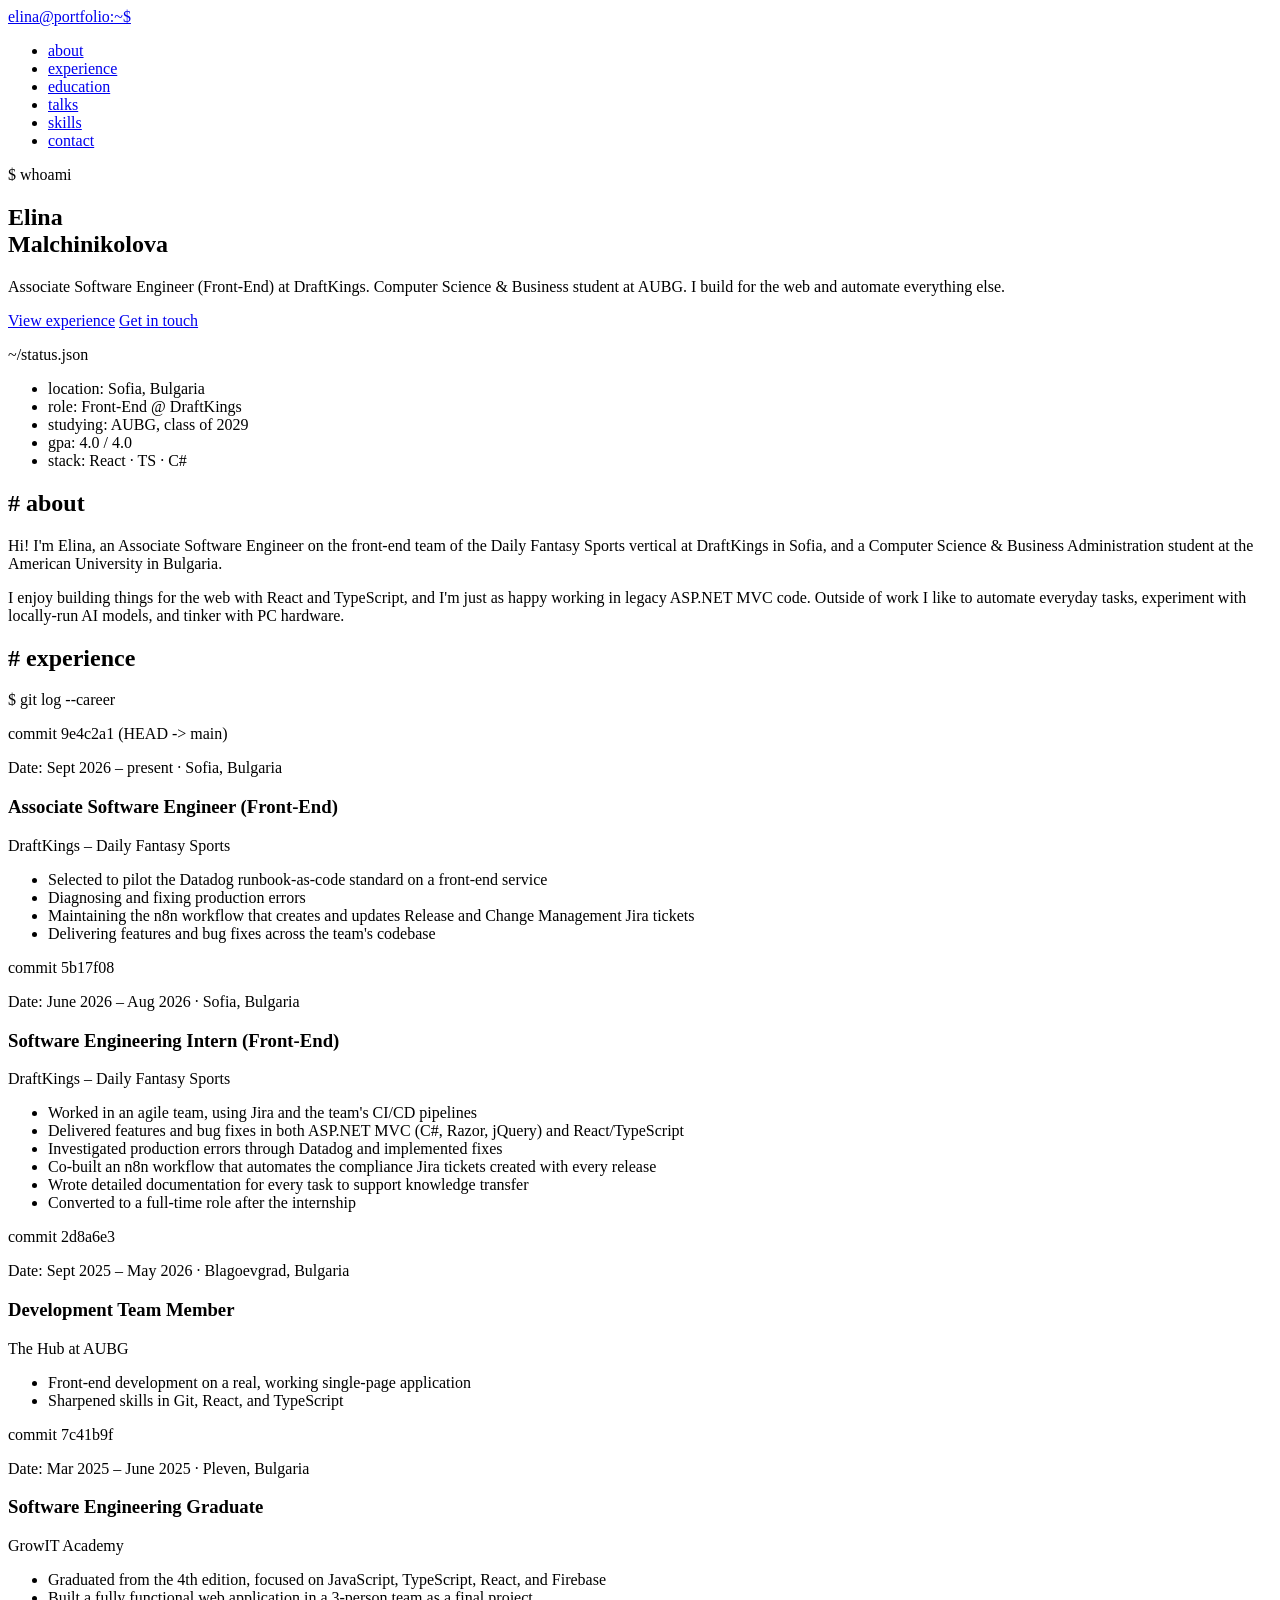
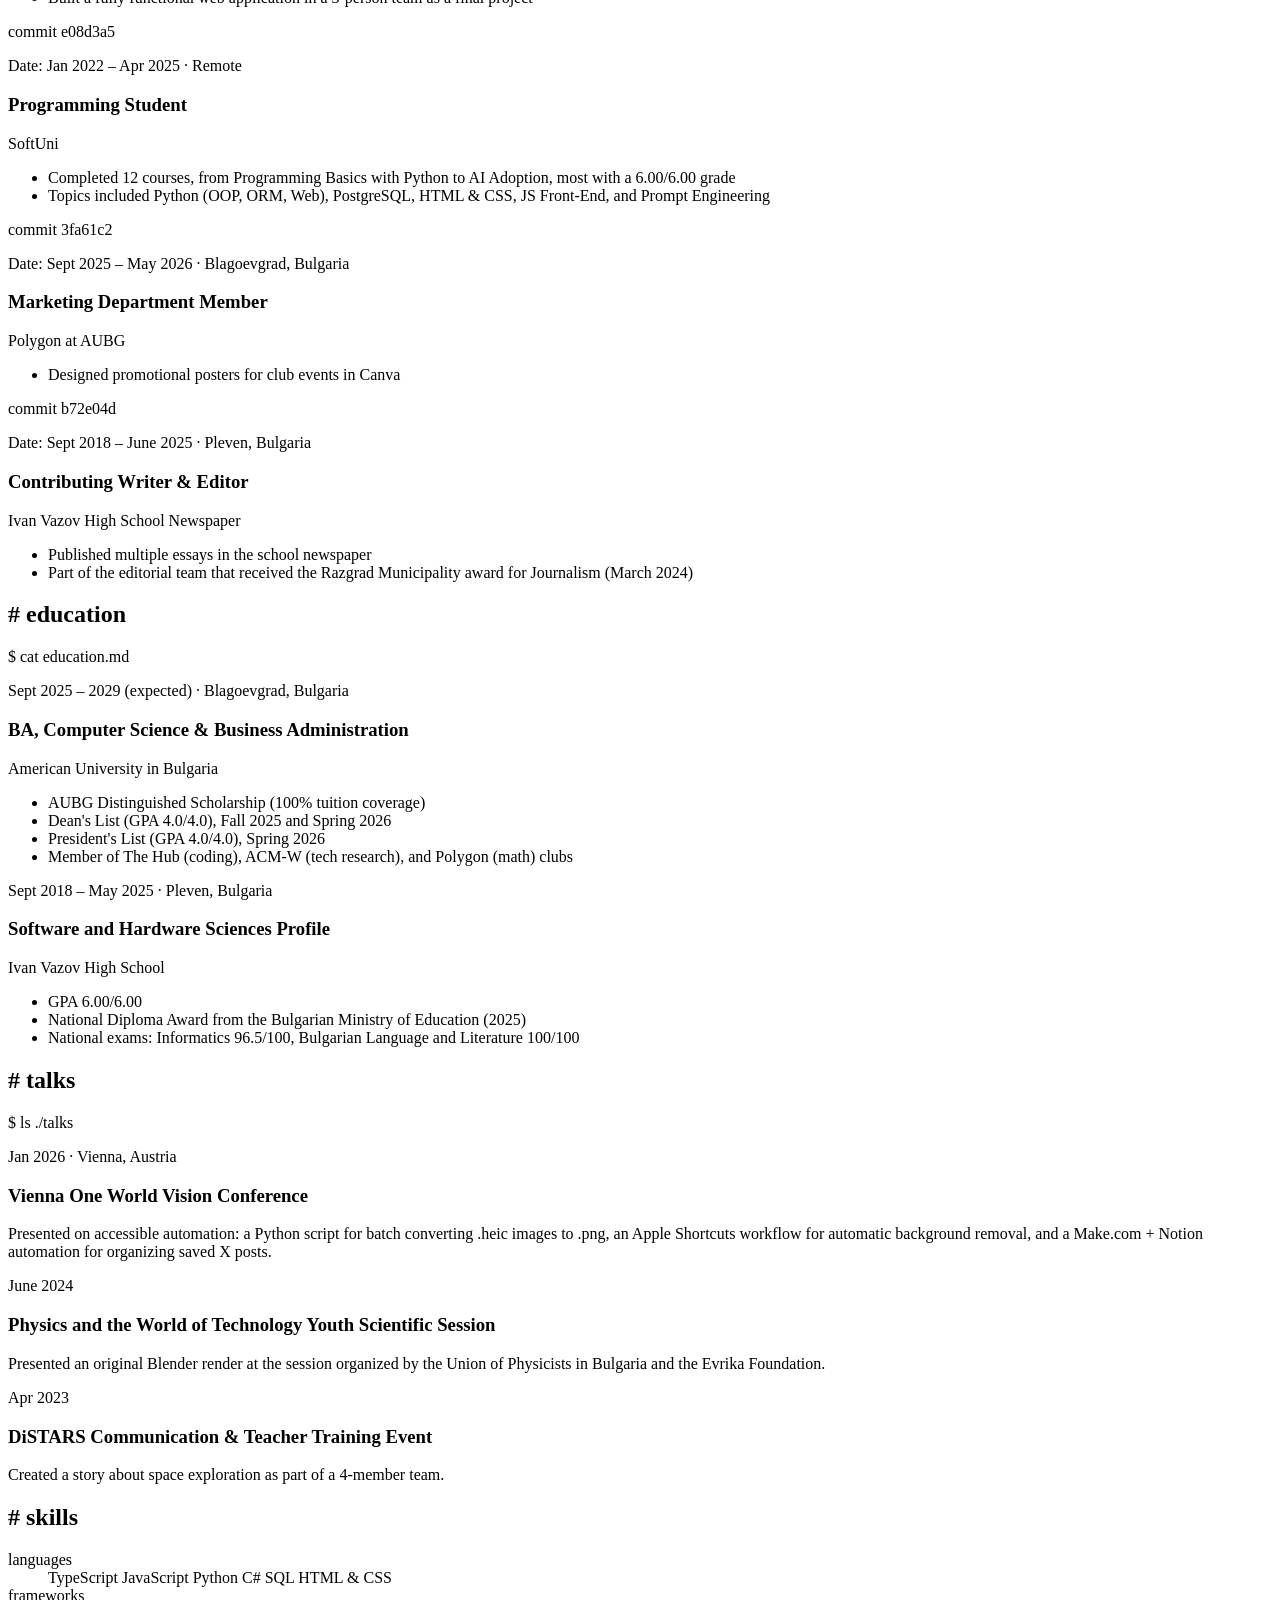
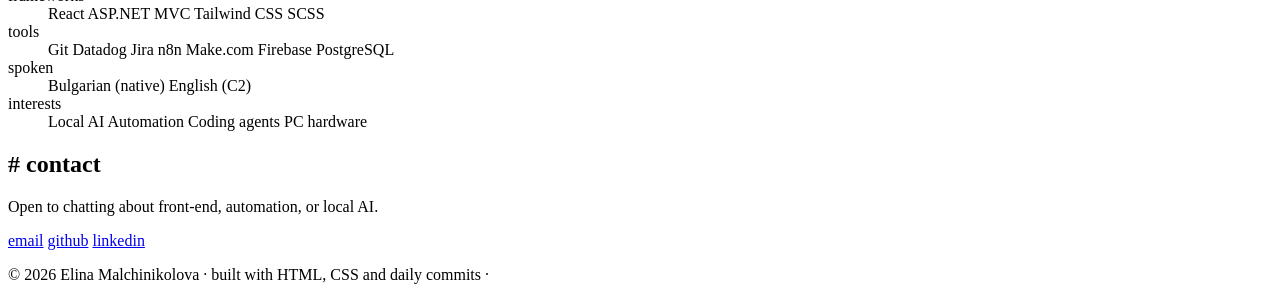
==== index.html @ bb0b91a5 "Changed HTML structure and added CSS-friendly scaffolding (classes, ids)" ====
<!DOCTYPE html>
<html lang="en">
<head>
  <meta charset="UTF-8">
  <meta name="viewport" content="width=device-width, initial-scale=1.0">
  <meta name="description" content="Portfolio of Elina Malchinikolova — Associate Software Engineer (Front-End) and Computer Science student at AUBG.">
  <title>Elina Malchinikolova | Portfolio</title>
  <link rel="preconnect" href="https://fonts.googleapis.com">
  <link rel="preconnect" href="https://fonts.gstatic.com" crossorigin>
  <link href="https://fonts.googleapis.com/css2?family=JetBrains+Mono:wght@400;600;700&family=Inter:wght@400;500;600&display=swap" rel="stylesheet">
  <link rel="stylesheet" href="style.css">
</head>
<body>

  <header id="top" class="site-header">
    <nav class="nav">
      <a href="#top" class="logo">elina<span class="accent">@</span>portfolio:~$</a>
      <ul class="nav-links">
        <li><a href="#about">about</a></li>
        <li><a href="#experience">experience</a></li>
        <li><a href="#education">education</a></li>
        <li><a href="#talks">talks</a></li>
        <li><a href="#skills">skills</a></li>
        <li><a href="#contact">contact</a></li>
      </ul>
    </nav>
  </header>

  <main class="container">

    <section class="hero">
      <div class="hero-text">
        <p class="prompt">$ whoami</p>
        <h1 class="hero-title">Elina<br>Malchinikolova</h1>
        <p class="hero-subtitle">
          Associate Software Engineer (Front-End) at DraftKings. Computer Science &amp;
          Business student at AUBG. I build for the web and automate everything else.
        </p>
        <div class="hero-actions">
          <a href="#experience" class="btn btn-primary">View experience</a>
          <a href="#contact" class="btn btn-secondary">Get in touch</a>
        </div>
      </div>

      <aside class="status-card" aria-label="Quick facts">
        <p class="status-file">~/status.json</p>
        <ul class="status-list">
          <li><span class="status-key">location</span>: Sofia, Bulgaria</li>
          <li><span class="status-key">role</span>: Front-End @ DraftKings</li>
          <li><span class="status-key">studying</span>: AUBG, class of 2029</li>
          <li><span class="status-key">gpa</span>: 4.0 / 4.0</li>
          <li><span class="status-key">stack</span>: React · TS · C#</li>
        </ul>
      </aside>
    </section>

    <section id="about" class="section">
      <h2 class="section-title"><span class="accent" aria-hidden="true">#</span> about</h2>
      <div class="about-text">
        <p>
          Hi! I'm Elina, an Associate Software Engineer on the front-end team of the
          Daily Fantasy Sports vertical at DraftKings in Sofia, and a Computer Science
          &amp; Business Administration student at the American University in Bulgaria.
        </p>
        <p>
          I enjoy building things for the web with React and TypeScript, and I'm just as
          happy working in legacy ASP.NET MVC code. Outside of work I like to automate
          everyday tasks, experiment with locally-run AI models, and tinker with PC hardware.
        </p>
      </div>
    </section>

    <section id="experience" class="section">
      <h2 class="section-title"><span class="accent" aria-hidden="true">#</span> experience</h2>
      <p class="section-command">$ git log --career</p>

      <div class="entry-list">
        <article class="entry">
          <p class="entry-commit">commit 9e4c2a1 <span class="accent">(HEAD -&gt; main)</span></p>
          <p class="entry-date">Date: Sept 2026 – present · Sofia, Bulgaria</p>
          <h3 class="entry-title">Associate Software Engineer (Front-End)</h3>
          <p class="entry-org">DraftKings – Daily Fantasy Sports</p>
          <ul class="entry-points">
            <li>Selected to pilot the Datadog runbook-as-code standard on a front-end service</li>
            <li>Diagnosing and fixing production errors</li>
            <li>Maintaining the n8n workflow that creates and updates Release and Change Management Jira tickets</li>
            <li>Delivering features and bug fixes across the team's codebase</li>
          </ul>
        </article>

        <article class="entry">
          <p class="entry-commit">commit 5b17f08</p>
          <p class="entry-date">Date: June 2026 – Aug 2026 · Sofia, Bulgaria</p>
          <h3 class="entry-title">Software Engineering Intern (Front-End)</h3>
          <p class="entry-org">DraftKings – Daily Fantasy Sports</p>
          <ul class="entry-points">
            <li>Worked in an agile team, using Jira and the team's CI/CD pipelines</li>
            <li>Delivered features and bug fixes in both ASP.NET MVC (C#, Razor, jQuery) and React/TypeScript</li>
            <li>Investigated production errors through Datadog and implemented fixes</li>
            <li>Co-built an n8n workflow that automates the compliance Jira tickets created with every release</li>
            <li>Wrote detailed documentation for every task to support knowledge transfer</li>
            <li>Converted to a full-time role after the internship</li>
          </ul>
        </article>

        <article class="entry">
          <p class="entry-commit">commit 2d8a6e3</p>
          <p class="entry-date">Date: Sept 2025 – May 2026 · Blagoevgrad, Bulgaria</p>
          <h3 class="entry-title">Development Team Member</h3>
          <p class="entry-org">The Hub at AUBG</p>
          <ul class="entry-points">
            <li>Front-end development on a real, working single-page application</li>
            <li>Sharpened skills in Git, React, and TypeScript</li>
          </ul>
        </article>

        <article class="entry">
          <p class="entry-commit">commit 7c41b9f</p>
          <p class="entry-date">Date: Mar 2025 – June 2025 · Pleven, Bulgaria</p>
          <h3 class="entry-title">Software Engineering Graduate</h3>
          <p class="entry-org">GrowIT Academy</p>
          <ul class="entry-points">
            <li>Graduated from the 4th edition, focused on JavaScript, TypeScript, React, and Firebase</li>
            <li>Built a fully functional web application in a 3-person team as a final project</li>
          </ul>
        </article>

        <article class="entry">
          <p class="entry-commit">commit e08d3a5</p>
          <p class="entry-date">Date: Jan 2022 – Apr 2025 · Remote</p>
          <h3 class="entry-title">Programming Student</h3>
          <p class="entry-org">SoftUni</p>
          <ul class="entry-points">
            <li>Completed 12 courses, from Programming Basics with Python to AI Adoption, most with a 6.00/6.00 grade</li>
            <li>Topics included Python (OOP, ORM, Web), PostgreSQL, HTML &amp; CSS, JS Front-End, and Prompt Engineering</li>
          </ul>
        </article>

        <article class="entry">
          <p class="entry-commit">commit 3fa61c2</p>
          <p class="entry-date">Date: Sept 2025 – May 2026 · Blagoevgrad, Bulgaria</p>
          <h3 class="entry-title">Marketing Department Member</h3>
          <p class="entry-org">Polygon at AUBG</p>
          <ul class="entry-points">
            <li>Designed promotional posters for club events in Canva</li>
          </ul>
        </article>

        <article class="entry">
          <p class="entry-commit">commit b72e04d</p>
          <p class="entry-date">Date: Sept 2018 – June 2025 · Pleven, Bulgaria</p>
          <h3 class="entry-title">Contributing Writer &amp; Editor</h3>
          <p class="entry-org">Ivan Vazov High School Newspaper</p>
          <ul class="entry-points">
            <li>Published multiple essays in the school newspaper</li>
            <li>Part of the editorial team that received the Razgrad Municipality award for Journalism (March 2024)</li>
          </ul>
        </article>
      </div>
    </section>

    <section id="education" class="section">
      <h2 class="section-title"><span class="accent" aria-hidden="true">#</span> education</h2>
      <p class="section-command">$ cat education.md</p>

      <div class="entry-list">
        <article class="entry">
          <p class="entry-date">Sept 2025 – 2029 (expected) · Blagoevgrad, Bulgaria</p>
          <h3 class="entry-title">BA, Computer Science &amp; Business Administration</h3>
          <p class="entry-org">American University in Bulgaria</p>
          <ul class="entry-points">
            <li>AUBG Distinguished Scholarship (100% tuition coverage)</li>
            <li>Dean's List (GPA 4.0/4.0), Fall 2025 and Spring 2026</li>
            <li>President's List (GPA 4.0/4.0), Spring 2026</li>
            <li>Member of The Hub (coding), ACM-W (tech research), and Polygon (math) clubs</li>
          </ul>
        </article>

        <article class="entry">
          <p class="entry-date">Sept 2018 – May 2025 · Pleven, Bulgaria</p>
          <h3 class="entry-title">Software and Hardware Sciences Profile</h3>
          <p class="entry-org">Ivan Vazov High School</p>
          <ul class="entry-points">
            <li>GPA 6.00/6.00</li>
            <li>National Diploma Award from the Bulgarian Ministry of Education (2025)</li>
            <li>National exams: Informatics 96.5/100, Bulgarian Language and Literature 100/100</li>
          </ul>
        </article>
      </div>
    </section>

    <section id="talks" class="section">
      <h2 class="section-title"><span class="accent" aria-hidden="true">#</span> talks</h2>
      <p class="section-command">$ ls ./talks</p>

      <div class="entry-list">
        <article class="entry">
          <p class="entry-date">Jan 2026 · Vienna, Austria</p>
          <h3 class="entry-title">Vienna One World Vision Conference</h3>
          <p class="entry-text">
            Presented on accessible automation: a Python script for batch converting
            .heic images to .png, an Apple Shortcuts workflow for automatic background
            removal, and a Make.com + Notion automation for organizing saved X posts.
          </p>
        </article>

        <article class="entry">
          <p class="entry-date">June 2024</p>
          <h3 class="entry-title">Physics and the World of Technology Youth Scientific Session</h3>
          <p class="entry-text">
            Presented an original Blender render at the session organized by the Union of
            Physicists in Bulgaria and the Evrika Foundation.
          </p>
        </article>

        <article class="entry">
          <p class="entry-date">Apr 2023</p>
          <h3 class="entry-title">DiSTARS Communication &amp; Teacher Training Event</h3>
          <p class="entry-text">Created a story about space exploration as part of a 4-member team.</p>
        </article>
      </div>
    </section>

    <section id="skills" class="section">
      <h2 class="section-title"><span class="accent" aria-hidden="true">#</span> skills</h2>
      <dl class="skills">
        <div class="skill-group">
          <dt class="skill-label">languages</dt>
          <dd class="chips">
            <span class="chip">TypeScript</span>
            <span class="chip">JavaScript</span>
            <span class="chip">Python</span>
            <span class="chip">C#</span>
            <span class="chip">SQL</span>
            <span class="chip">HTML &amp; CSS</span>
          </dd>
        </div>
        <div class="skill-group">
          <dt class="skill-label">frameworks</dt>
          <dd class="chips">
            <span class="chip">React</span>
            <span class="chip">ASP.NET MVC</span>
            <span class="chip">Tailwind CSS</span>
            <span class="chip">SCSS</span>
          </dd>
        </div>
        <div class="skill-group">
          <dt class="skill-label">tools</dt>
          <dd class="chips">
            <span class="chip">Git</span>
            <span class="chip">Datadog</span>
            <span class="chip">Jira</span>
            <span class="chip">n8n</span>
            <span class="chip">Make.com</span>
            <span class="chip">Firebase</span>
            <span class="chip">PostgreSQL</span>
          </dd>
        </div>
        <div class="skill-group">
          <dt class="skill-label">spoken</dt>
          <dd class="chips">
            <span class="chip">Bulgarian (native)</span>
            <span class="chip">English (C2)</span>
          </dd>
        </div>
        <div class="skill-group">
          <dt class="skill-label">interests</dt>
          <dd class="chips">
            <span class="chip">Local AI</span>
            <span class="chip">Automation</span>
            <span class="chip">Coding agents</span>
            <span class="chip">PC hardware</span>
          </dd>
        </div>
      </dl>
    </section>

    <section id="contact" class="section section-contact">
      <h2 class="section-title"><span class="accent" aria-hidden="true">#</span> contact</h2>
      <p class="contact-text">Open to chatting about front-end, automation, or local AI.</p>
      <div class="contact-links">
        <a href="mailto:elina.malchinikolova@proton.me" class="btn btn-outline">email</a>
        <a href="https://github.com/El-ina" target="_blank" rel="noopener" class="btn btn-outline">github</a>
        <a href="https://www.linkedin.com/in/elina-malchinikolova" target="_blank" rel="noopener" class="btn btn-outline">linkedin</a>
      </div>
    </section>

  </main>

  <footer class="site-footer">
    <p class="footer-text">
      &copy; 2026 Elina Malchinikolova · built with HTML, CSS and daily commits ·
    </p>
  </footer>

</body>
</html>
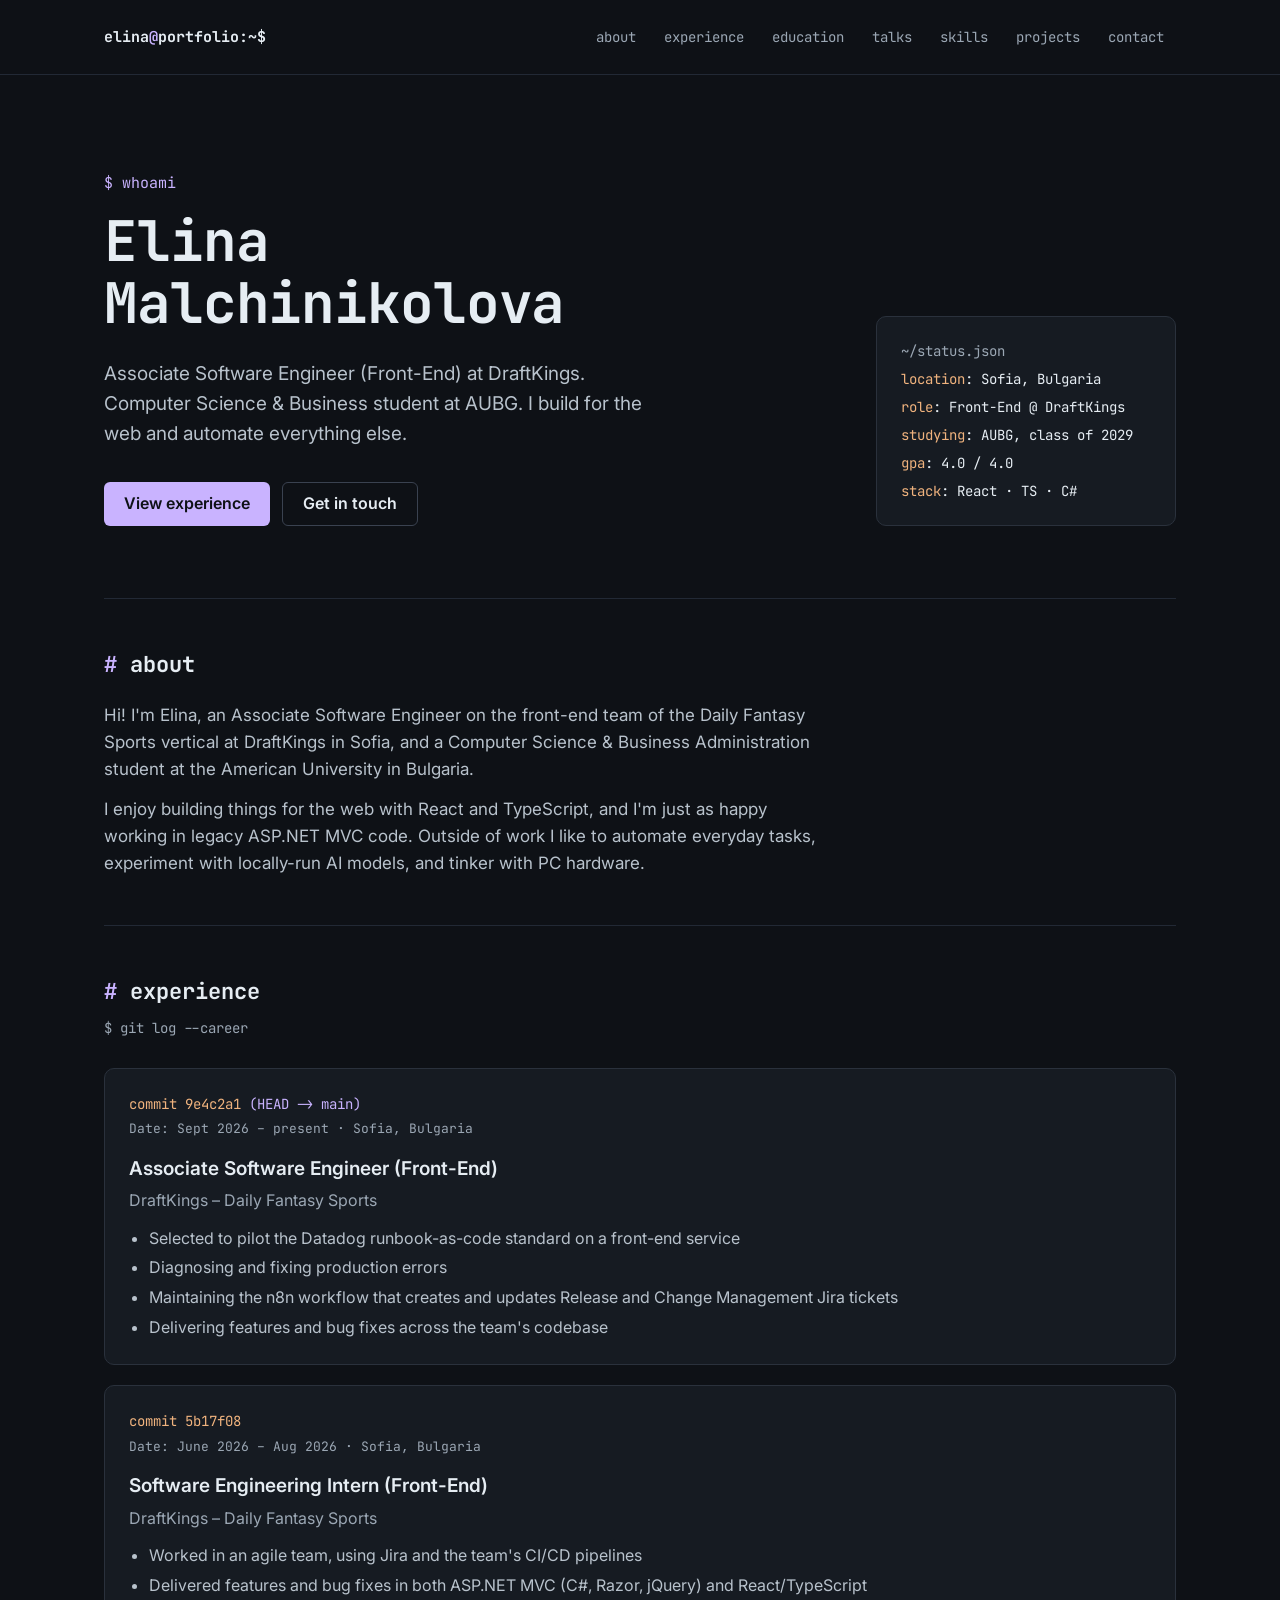
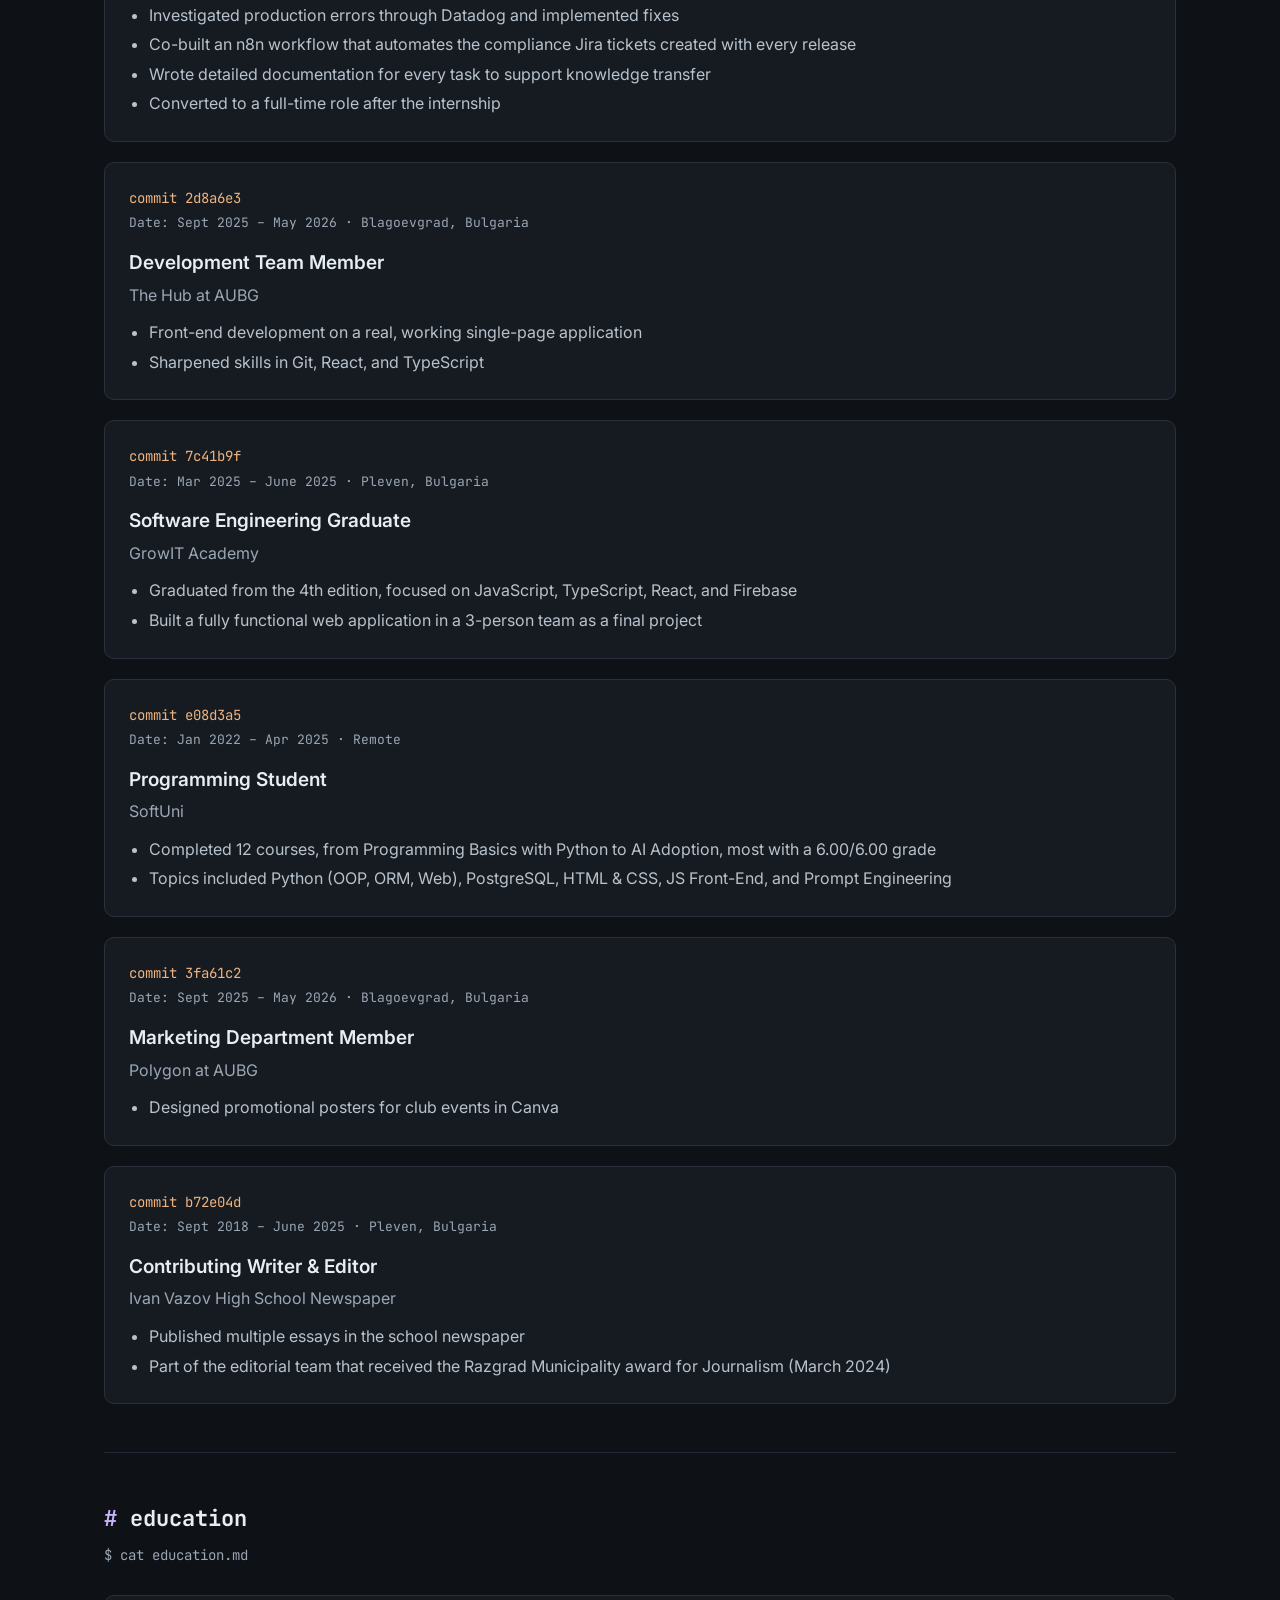
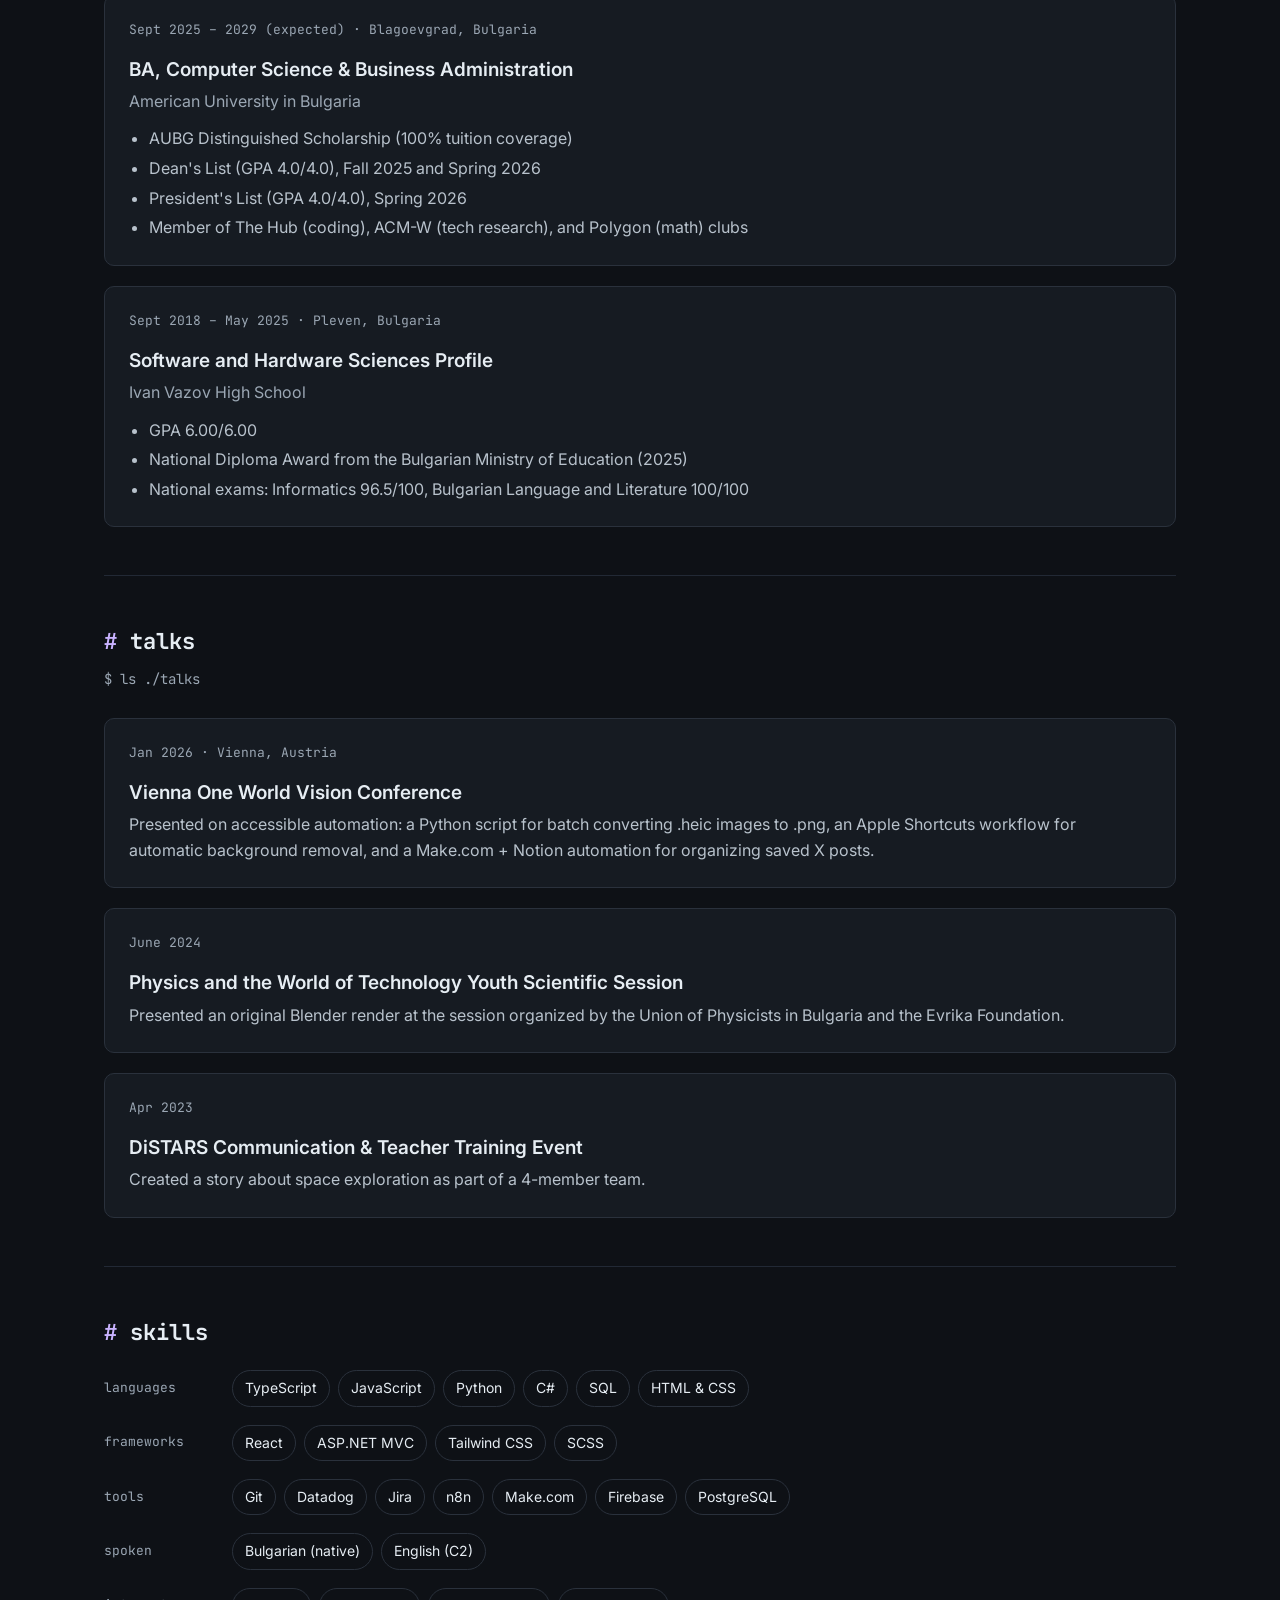
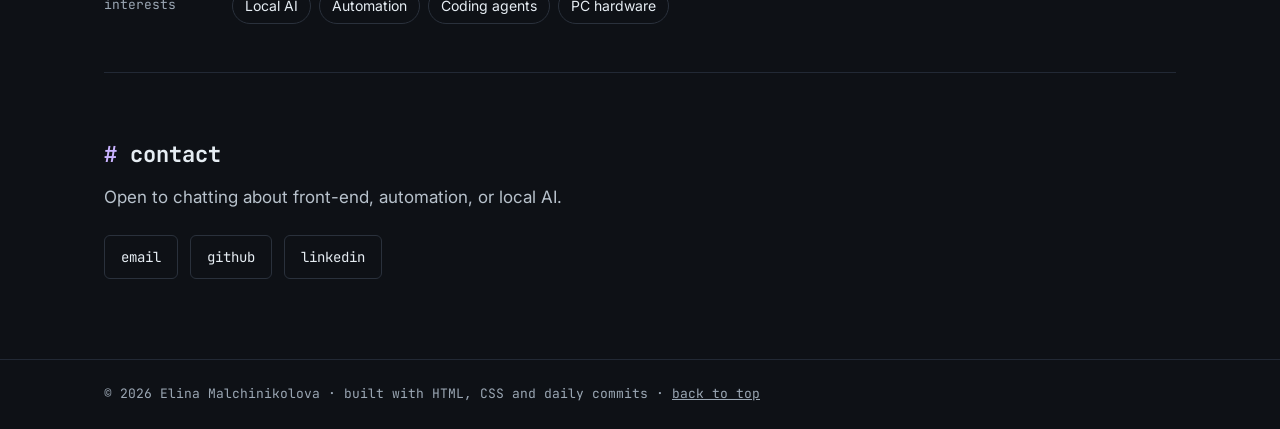
==== commit 98da7c58: "Added navigation links within the index.html page" ====
--- a/index.html
+++ b/index.html
@@ -4,6 +4,7 @@
   <meta charset="UTF-8">
   <meta name="viewport" content="width=device-width, initial-scale=1.0">
   <meta name="description" content="Portfolio of Elina Malchinikolova — Associate Software Engineer (Front-End) and Computer Science student at AUBG.">
+  <meta name="theme-color" content="#0E1116">
   <title>Elina Malchinikolova | Portfolio</title>
   <link rel="preconnect" href="https://fonts.googleapis.com">
   <link rel="preconnect" href="https://fonts.gstatic.com" crossorigin>
@@ -21,6 +22,7 @@
         <li><a href="#education">education</a></li>
         <li><a href="#talks">talks</a></li>
         <li><a href="#skills">skills</a></li>
+        <li><a href="projects.html">projects</a></li>
         <li><a href="#contact">contact</a></li>
       </ul>
     </nav>
@@ -290,6 +292,7 @@
   <footer class="site-footer">
     <p class="footer-text">
       &copy; 2026 Elina Malchinikolova · built with HTML, CSS and daily commits ·
+      <a href="#top">back to top</a>
     </p>
   </footer>
 
--- a/style.css
+++ b/style.css
@@ -0,0 +1,545 @@
+/* ==========================================================
+   Elina Malchinikolova – Portfolio
+   Terminal theme: dark background, monospace headings,
+   lavender accent.
+   ========================================================== */
+
+
+/* ---------- 1. Design tokens (CSS variables) ---------- */
+
+:root {
+  /* Colors */
+  --color-bg: #0E1116;          /* page background */
+  --color-surface: #161B22;     /* cards */
+  --color-border: #2A313C;      /* card and chip borders */
+  --color-divider: #222935;     /* lines between sections */
+  --color-text: #E6EDF3;        /* main text */
+  --color-text-soft: #B8C2CC;   /* paragraphs */
+  --color-text-muted: #9BA7B4;  /* dates, labels, nav */
+  --color-accent: #C9B3FF;      /* lavender accent */
+  --color-key: #F0B37E;         /* "keys" and commit hashes */
+  --color-btn-border: #3A4250;
+
+  /* Fonts */
+  --font-mono: 'JetBrains Mono', ui-monospace, monospace;
+  --font-sans: 'Inter', system-ui, -apple-system, sans-serif;
+
+  /* Layout */
+  --max-width: 1120px;
+  --gutter: 24px;
+  --radius-card: 10px;
+  --radius-btn: 6px;
+}
+
+
+/* ---------- 2. Base styles ---------- */
+
+*,
+*::before,
+*::after {
+  box-sizing: border-box;
+}
+
+html {
+  scroll-behavior: smooth;
+  scroll-padding-top: 24px;    /* so anchor jumps don't land flush at the edge */
+}
+
+body {
+  margin: 0;
+  background: var(--color-bg);
+  color: var(--color-text);
+  font-family: var(--font-sans);
+  font-size: 16px;
+  line-height: 1.6;
+}
+
+a {
+  color: var(--color-text);
+}
+
+a:hover {
+  color: #FFFFFF;
+}
+
+a:focus-visible {
+  outline: 2px solid var(--color-accent);
+  outline-offset: 3px;
+}
+
+h1, h2, h3, p, ul, dl, dd {
+  margin: 0;
+}
+
+/* Small helper: anything with this class gets the accent color */
+.accent {
+  color: var(--color-accent);
+}
+
+
+/* ---------- 3. Header & navigation ---------- */
+
+.site-header {
+  border-bottom: 1px solid var(--color-divider);
+}
+
+.nav {
+  max-width: var(--max-width);
+  margin: 0 auto;
+  padding: 16px var(--gutter);
+  display: flex;
+  flex-wrap: wrap;
+  align-items: center;
+  justify-content: space-between;
+  gap: 12px;
+}
+
+.logo {
+  font-family: var(--font-mono);
+  font-weight: 700;
+  font-size: 15px;
+  text-decoration: none;
+}
+
+.nav-links {
+  list-style: none;
+  padding: 0;
+  display: flex;
+  flex-wrap: wrap;
+  gap: 4px;
+  font-family: var(--font-mono);
+  font-size: 14px;
+}
+
+.nav-links a {
+  display: inline-block;
+  padding: 10px 12px;
+  color: var(--color-text-muted);
+  text-decoration: none;
+}
+
+.nav-links a:hover {
+  color: var(--color-accent);
+}
+
+/* The link for the page you're currently on */
+.nav-links a[aria-current="page"] {
+  color: var(--color-accent);
+}
+
+
+/* ---------- 4. Main container ---------- */
+
+.container {
+  max-width: var(--max-width);
+  margin: 0 auto;
+  padding: 0 var(--gutter);
+}
+
+
+/* ---------- 5. Hero ---------- */
+
+.hero {
+  padding: 96px 0 72px;
+  display: flex;
+  flex-wrap: wrap;
+  align-items: flex-end;
+  gap: 48px;
+}
+
+.hero-text {
+  flex: 999 1 520px;   /* takes most of the row, wraps under 520px */
+  min-width: 0;
+}
+
+.prompt {
+  margin-bottom: 16px;
+  font-family: var(--font-mono);
+  font-size: 15px;
+  color: var(--color-accent);
+}
+
+.hero-title {
+  font-family: var(--font-mono);
+  font-size: clamp(36px, 8vw, 56px);  /* shrinks on small screens */
+  line-height: 1.1;
+  font-weight: 700;
+  letter-spacing: -0.02em;
+}
+
+.hero-subtitle {
+  margin-top: 24px;
+  max-width: 560px;
+  font-size: 19px;
+  color: var(--color-text-soft);
+}
+
+.hero-actions {
+  display: flex;
+  flex-wrap: wrap;
+  gap: 12px;
+  margin-top: 32px;
+}
+
+
+/* ---------- 6. Buttons ---------- */
+
+.btn {
+  display: inline-flex;
+  align-items: center;
+  min-height: 44px;            /* comfortable tap target */
+  padding: 0 20px;
+  border-radius: var(--radius-btn);
+  font-weight: 600;
+  text-decoration: none;
+  transition: background-color 0.15s, border-color 0.15s, color 0.15s;
+}
+
+.btn-primary {
+  background: var(--color-accent);
+  color: var(--color-bg);
+}
+
+.btn-primary:hover {
+  background: #DDD0FF;
+  color: var(--color-bg);
+}
+
+.btn-secondary {
+  border: 1px solid var(--color-btn-border);
+}
+
+.btn-secondary:hover,
+.btn-outline:hover {
+  border-color: var(--color-accent);
+  color: var(--color-accent);
+}
+
+.btn-outline {
+  padding: 0 16px;
+  border: 1px solid var(--color-border);
+  font-family: var(--font-mono);
+  font-size: 14px;
+  font-weight: 400;
+}
+
+
+/* ---------- 7. Status card ---------- */
+
+.status-card {
+  flex: 1 1 300px;
+  padding: 20px 24px;
+  background: var(--color-surface);
+  border: 1px solid var(--color-border);
+  border-radius: var(--radius-card);
+  font-family: var(--font-mono);
+  font-size: 14px;
+  line-height: 2;
+}
+
+.status-file {
+  color: var(--color-text-muted);
+}
+
+.status-list {
+  list-style: none;
+  padding: 0;
+}
+
+.status-key {
+  color: var(--color-key);
+}
+
+
+/* ---------- 8. Sections ---------- */
+
+.section {
+  padding: 48px 0;
+  border-top: 1px solid var(--color-divider);
+}
+
+.section-title {
+  margin-bottom: 20px;
+  font-family: var(--font-mono);
+  font-size: 22px;
+}
+
+/* When a command line follows the title, tighten the gap */
+.section-title:has(+ .section-command) {
+  margin-bottom: 8px;
+}
+
+.section-command {
+  margin-bottom: 28px;
+  font-family: var(--font-mono);
+  font-size: 14px;
+  color: var(--color-text-muted);
+}
+
+.about-text {
+  max-width: 720px;
+  font-size: 17px;
+  color: var(--color-text-soft);
+}
+
+.about-text p + p {
+  margin-top: 12px;
+}
+
+
+/* ---------- 9. Entry cards (experience, education, talks) ---------- */
+
+.entry-list {
+  display: flex;
+  flex-direction: column;
+  gap: 20px;
+}
+
+.entry {
+  padding: 24px;
+  background: var(--color-surface);
+  border: 1px solid var(--color-border);
+  border-radius: var(--radius-card);
+  transition: border-color 0.15s;
+}
+
+.entry:hover {
+  border-color: var(--color-btn-border);
+}
+
+.entry-commit {
+  font-family: var(--font-mono);
+  font-size: 14px;
+  color: var(--color-key);
+}
+
+.entry-date {
+  margin-top: 4px;
+  font-family: var(--font-mono);
+  font-size: 13px;
+  color: var(--color-text-muted);
+}
+
+/* Education and talks have no commit line, so the date comes first */
+.entry-date:first-child {
+  margin-top: 0;
+}
+
+.entry-title {
+  margin: 14px 0 4px;
+  font-size: 19px;
+  font-weight: 600;
+}
+
+.entry-org {
+  margin-bottom: 12px;
+  color: var(--color-text-muted);
+}
+
+.entry-points {
+  padding-left: 20px;
+  color: var(--color-text-soft);
+}
+
+.entry-points li + li {
+  margin-top: 4px;
+}
+
+.entry-text {
+  color: var(--color-text-soft);
+}
+
+
+/* ---------- 10. Skills ---------- */
+
+.skills {
+  display: flex;
+  flex-direction: column;
+  gap: 18px;
+}
+
+.skill-group {
+  display: flex;
+  flex-wrap: wrap;
+  align-items: center;
+  gap: 8px;
+}
+
+.skill-label {
+  width: 120px;
+  font-family: var(--font-mono);
+  font-size: 13px;
+  color: var(--color-text-muted);
+}
+
+.chips {
+  display: flex;
+  flex-wrap: wrap;
+  gap: 8px;
+}
+
+.chip {
+  padding: 6px 12px;
+  border: 1px solid var(--color-border);
+  border-radius: 999px;
+  font-size: 14px;
+}
+
+
+/* ---------- 11. Contact ---------- */
+
+.section-contact {
+  padding: 64px 0 80px;
+}
+
+.section-contact .section-title {
+  margin-bottom: 12px;
+}
+
+.contact-text {
+  margin-bottom: 24px;
+  font-size: 17px;
+  color: var(--color-text-soft);
+}
+
+.contact-links {
+  display: flex;
+  flex-wrap: wrap;
+  gap: 12px;
+}
+
+
+/* ---------- 12. Footer ---------- */
+
+.site-footer {
+  border-top: 1px solid var(--color-divider);
+}
+
+.footer-text {
+  max-width: var(--max-width);
+  margin: 0 auto;
+  padding: 24px var(--gutter);
+  font-family: var(--font-mono);
+  font-size: 13px;
+  color: var(--color-text-muted);
+}
+
+.footer-text a {
+  color: var(--color-text-muted);
+}
+
+.footer-text a:hover {
+  color: var(--color-accent);
+}
+
+
+/* ---------- 13. Projects page ---------- */
+
+.page-intro {
+  padding: 80px 0 48px;
+}
+
+.page-title {
+  font-family: var(--font-mono);
+  font-size: clamp(36px, 8vw, 56px);
+  line-height: 1.1;
+  font-weight: 700;
+  letter-spacing: -0.02em;
+}
+
+/* Cards fill as many 300px+ columns as fit, then wrap */
+.project-grid {
+  display: grid;
+  grid-template-columns: repeat(auto-fill, minmax(300px, 1fr));
+  gap: 20px;
+}
+
+.project-card {
+  display: flex;
+  flex-direction: column;
+  gap: 12px;
+  padding: 24px;
+  background: var(--color-surface);
+  border: 1px solid var(--color-border);
+  border-radius: var(--radius-card);
+  transition: border-color 0.15s, transform 0.15s;
+}
+
+.project-card:hover {
+  border-color: var(--color-accent);
+  transform: translateY(-2px);
+}
+
+.project-path {
+  font-family: var(--font-mono);
+  font-size: 13px;
+  color: var(--color-key);
+}
+
+.project-title {
+  font-size: 19px;
+  font-weight: 600;
+}
+
+.project-text {
+  color: var(--color-text-soft);
+  flex-grow: 1;   /* pushes tags and links to the bottom of the card */
+}
+
+.tags {
+  list-style: none;
+  padding: 0;
+  display: flex;
+  flex-wrap: wrap;
+  gap: 6px;
+}
+
+.tag {
+  padding: 2px 10px;
+  border: 1px solid var(--color-border);
+  border-radius: 999px;
+  font-family: var(--font-mono);
+  font-size: 12px;
+  color: var(--color-text-muted);
+}
+
+.project-links a {
+  font-family: var(--font-mono);
+  font-size: 14px;
+  color: var(--color-accent);
+  text-decoration: none;
+}
+
+.project-links a:hover {
+  text-decoration: underline;
+}
+
+
+/* ---------- 14. Small screens ---------- */
+
+@media (max-width: 600px) {
+  .hero {
+    padding: 56px 0 48px;
+    gap: 32px;
+  }
+
+  .hero-subtitle {
+    font-size: 17px;
+  }
+
+  .entry {
+    padding: 20px;
+  }
+
+  .skill-label {
+    width: 100%;   /* label sits above its chips */
+  }
+
+  .page-intro {
+    padding: 56px 0 32px;
+  }
+
+  .project-grid {
+    grid-template-columns: 1fr;
+  }
+}
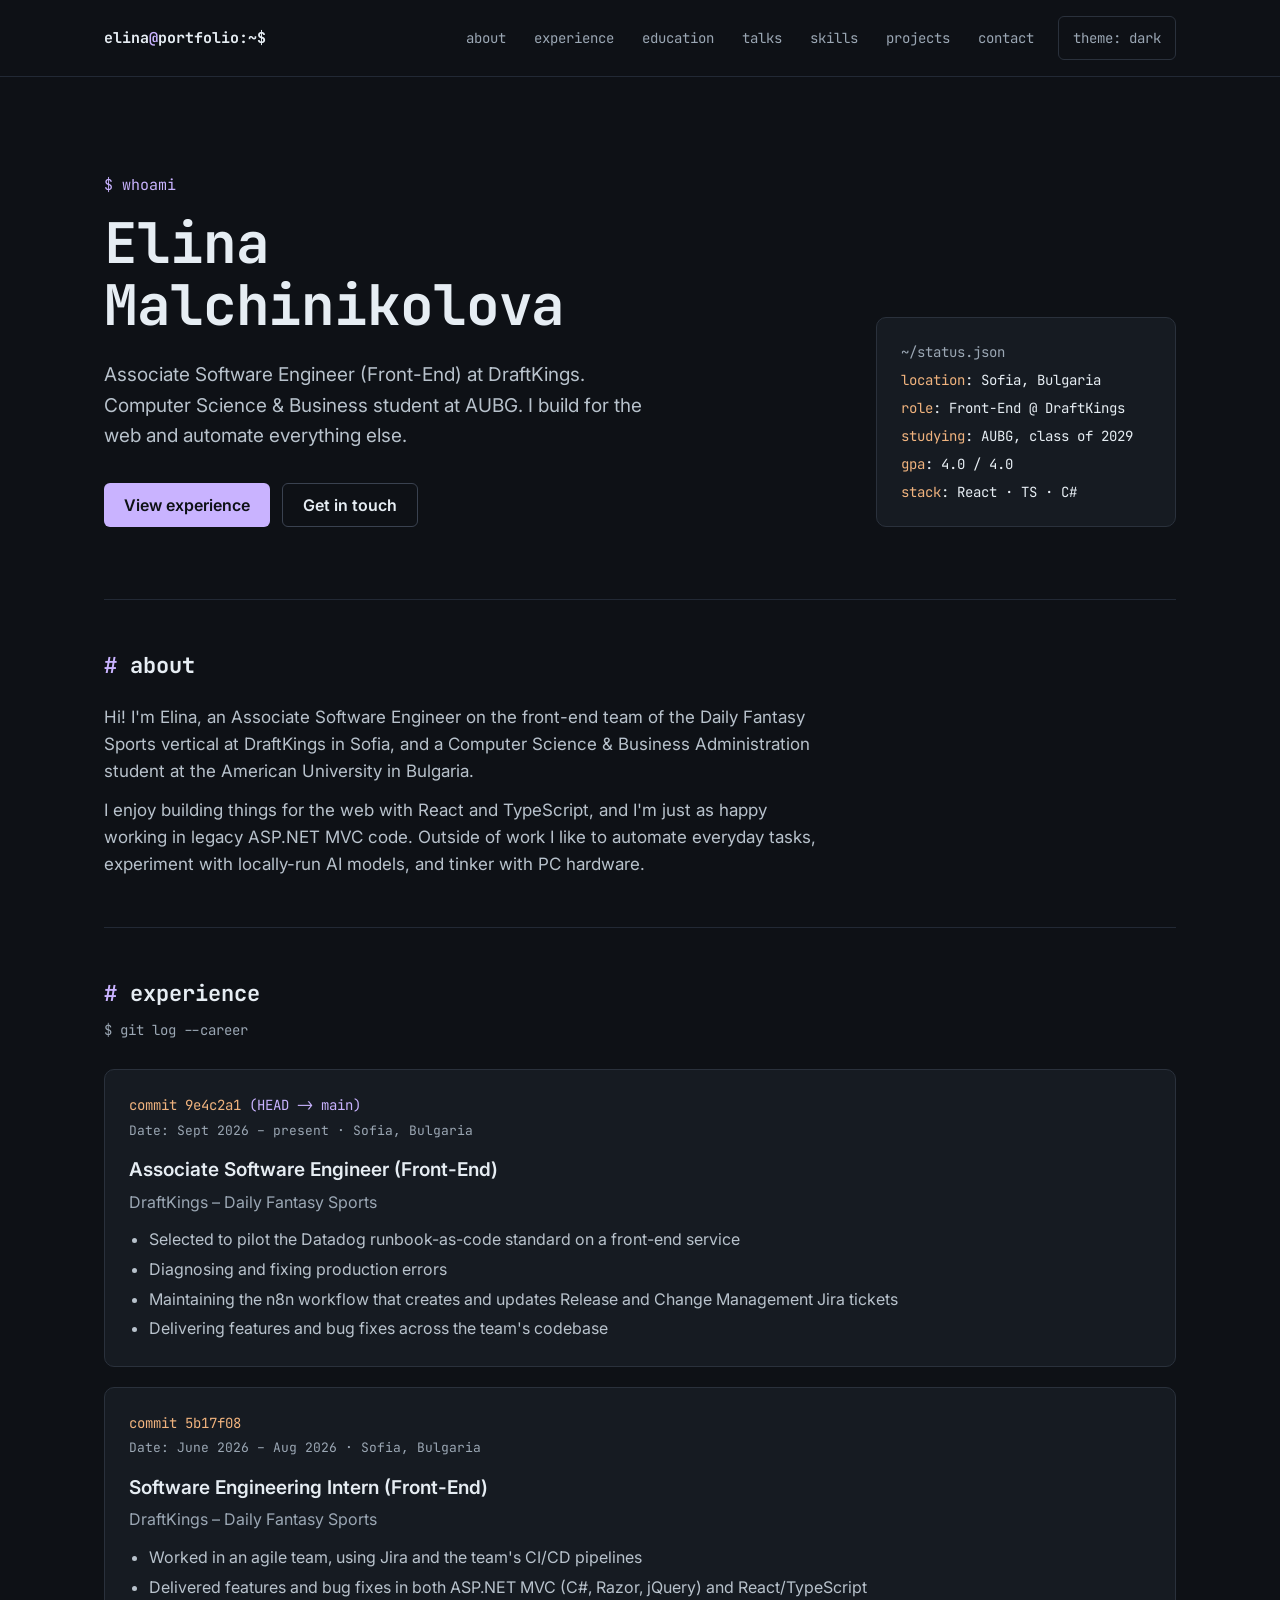
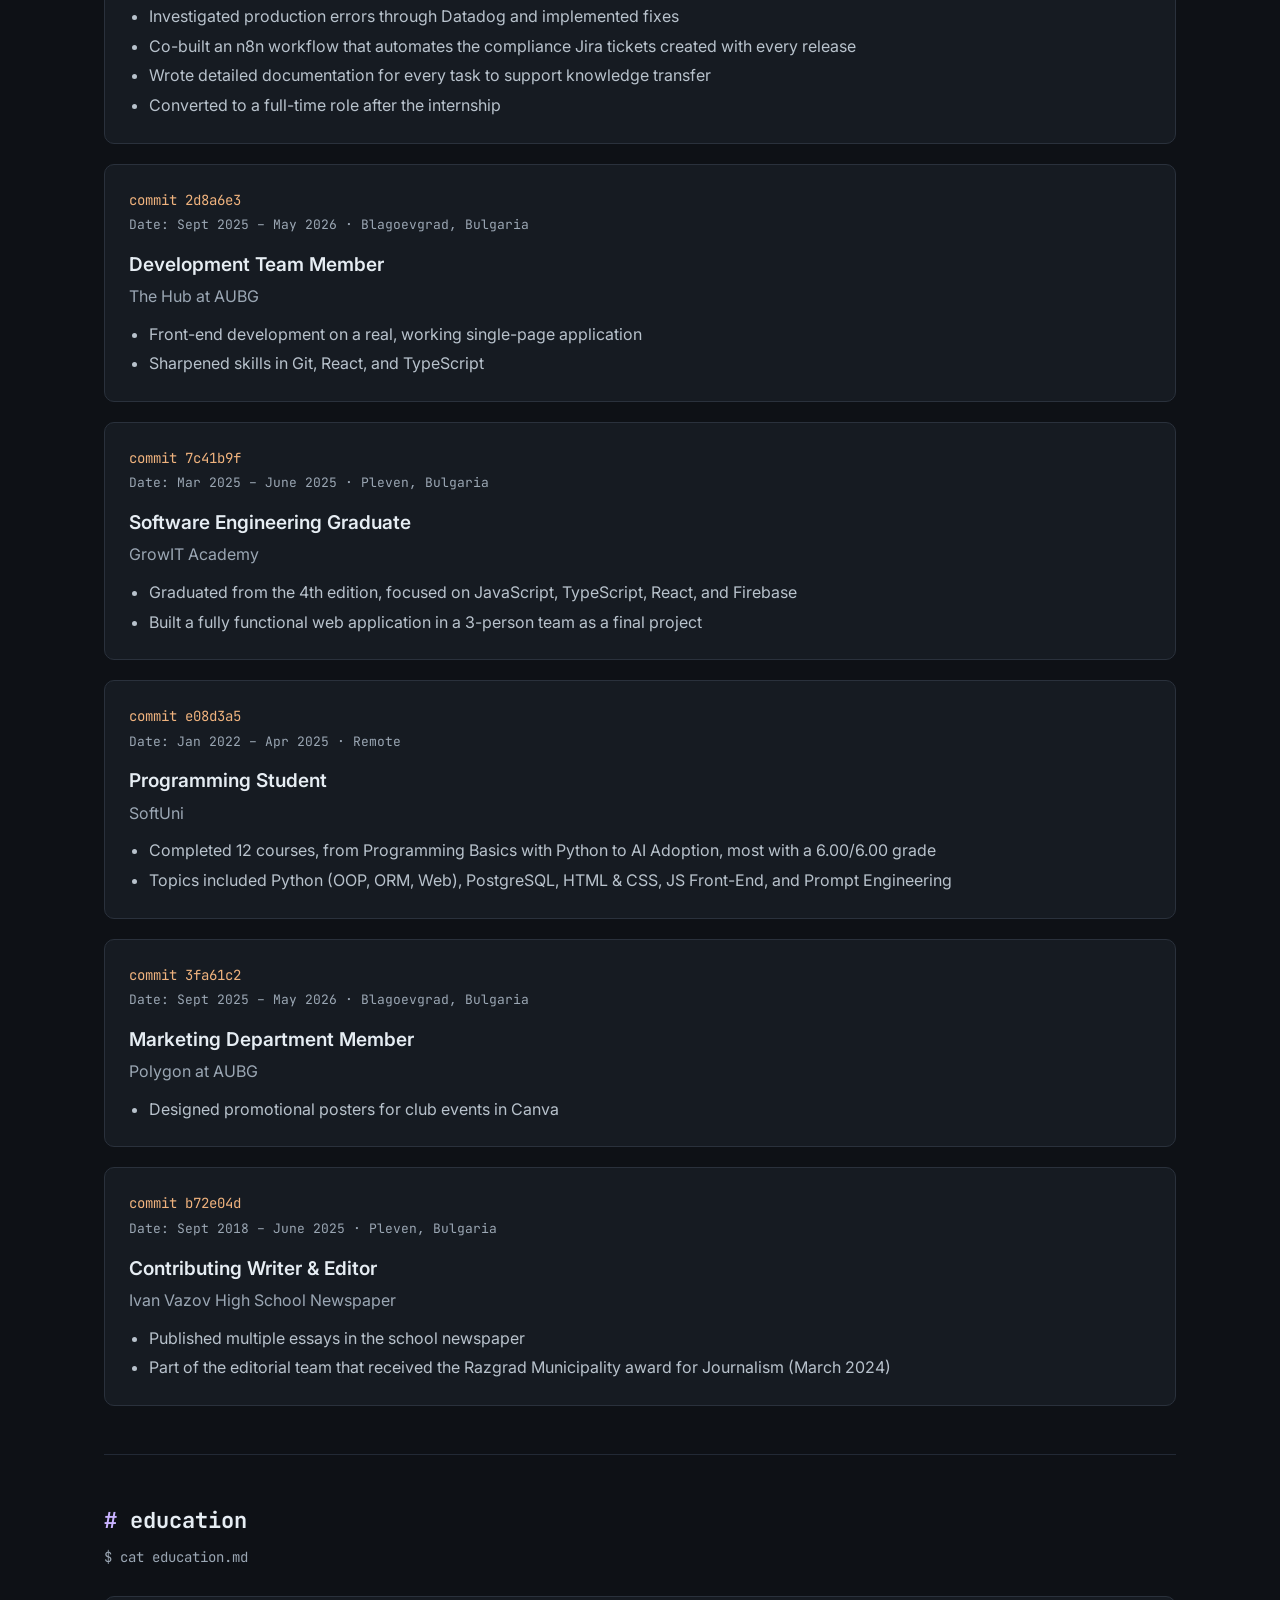
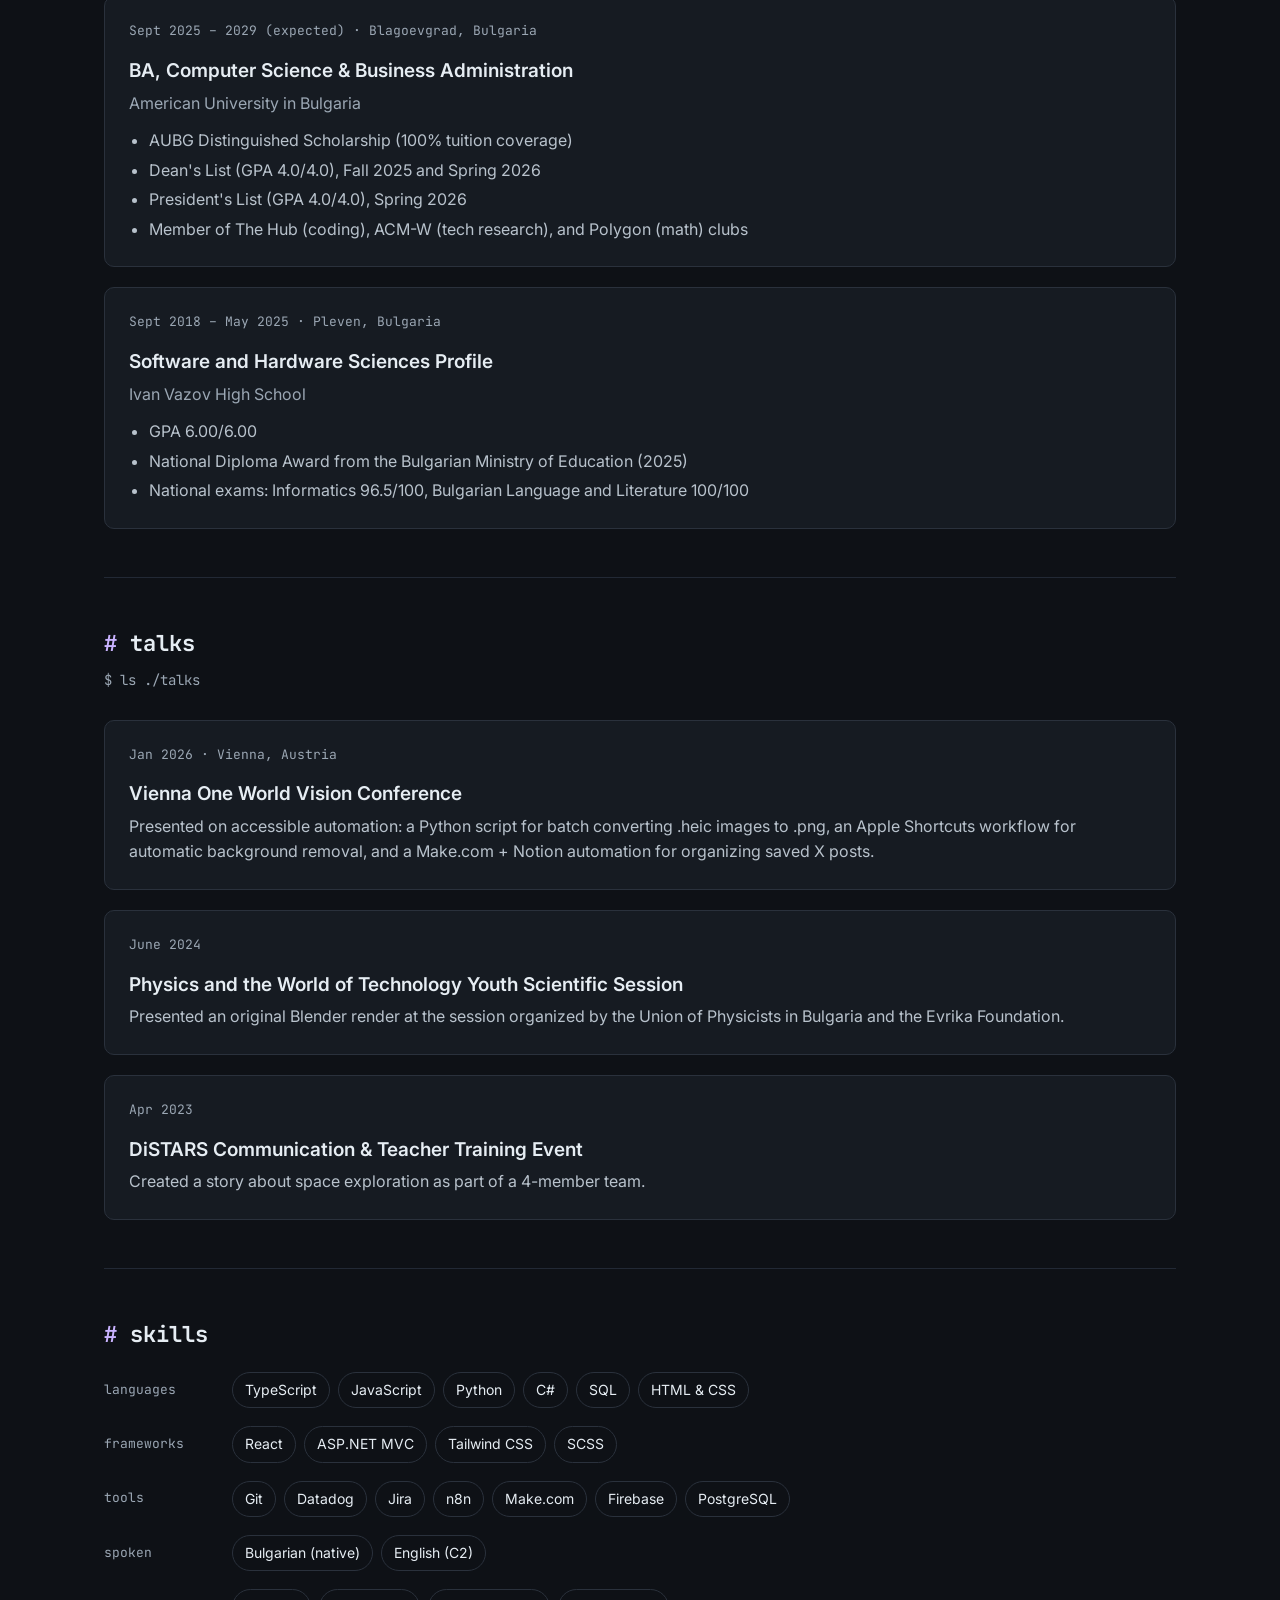
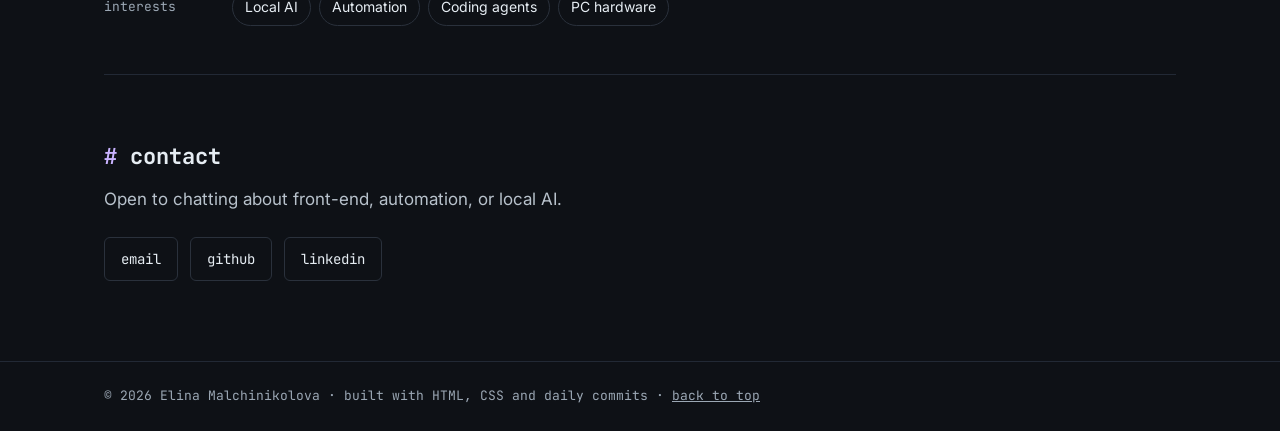
==== commit 4855399a: "Added a dark/light mode toggle" ====
--- a/index.html
+++ b/index.html
@@ -6,10 +6,12 @@
   <meta name="description" content="Portfolio of Elina Malchinikolova — Associate Software Engineer (Front-End) and Computer Science student at AUBG.">
   <meta name="theme-color" content="#0E1116">
   <title>Elina Malchinikolova | Portfolio</title>
+  <link rel="icon" href="favicon.svg" type="image/svg+xml">
   <link rel="preconnect" href="https://fonts.googleapis.com">
   <link rel="preconnect" href="https://fonts.gstatic.com" crossorigin>
   <link href="https://fonts.googleapis.com/css2?family=JetBrains+Mono:wght@400;600;700&family=Inter:wght@400;500;600&display=swap" rel="stylesheet">
   <link rel="stylesheet" href="style.css">
+  <script src="script.js"></script>
 </head>
 <body>
 
@@ -25,6 +27,7 @@
         <li><a href="projects.html">projects</a></li>
         <li><a href="#contact">contact</a></li>
       </ul>
+      <button type="button" class="theme-toggle" aria-label="Switch to light theme">theme: dark</button>
     </nav>
   </header>
 
--- a/style.css
+++ b/style.css
@@ -19,6 +19,9 @@
   --color-accent: #C9B3FF;      /* lavender accent */
   --color-key: #F0B37E;         /* "keys" and commit hashes */
   --color-btn-border: #3A4250;
+  --color-text-strong: #FFFFFF; /* link hover */
+  --color-accent-hover: #DDD0FF;
+  --color-on-accent: #0E1116;   /* text on accent-colored buttons */
 
   /* Fonts */
   --font-mono: 'JetBrains Mono', ui-monospace, monospace;
@@ -29,6 +32,28 @@
   --gutter: 24px;
   --radius-card: 10px;
   --radius-btn: 6px;
+
+  color-scheme: dark;           /* dark scrollbars and form controls */
+}
+
+/* Light theme: script.js sets data-theme="light" on <html>.
+   Only the colors change; every rule below uses these variables. */
+:root[data-theme="light"] {
+  --color-bg: #F6F8FA;
+  --color-surface: #FFFFFF;
+  --color-border: #D0D7DE;
+  --color-divider: #E1E4E8;
+  --color-text: #1F2328;
+  --color-text-soft: #424A53;
+  --color-text-muted: #57606A;
+  --color-accent: #6E40C9;      /* darker purple, readable on white */
+  --color-key: #9A4D00;
+  --color-btn-border: #AFB8C1;
+  --color-text-strong: #000000;
+  --color-accent-hover: #5A32A8;
+  --color-on-accent: #FFFFFF;
+
+  color-scheme: light;
 }
 
 
@@ -52,6 +77,7 @@
   font-family: var(--font-sans);
   font-size: 16px;
   line-height: 1.6;
+  transition: background-color 0.2s, color 0.2s;
 }
 
 a {
@@ -59,7 +85,7 @@
 }
 
 a:hover {
-  color: #FFFFFF;
+  color: var(--color-text-strong);
 }
 
 a:focus-visible {
@@ -102,6 +128,7 @@
 }
 
 .nav-links {
+  margin-left: auto;   /* pushes the links and the toggle to the right */
   list-style: none;
   padding: 0;
   display: flex;
@@ -125,6 +152,29 @@
 /* The link for the page you're currently on */
 .nav-links a[aria-current="page"] {
   color: var(--color-accent);
+}
+
+.theme-toggle {
+  min-height: 44px;
+  padding: 0 14px;
+  background: transparent;
+  border: 1px solid var(--color-border);
+  border-radius: var(--radius-btn);
+  color: var(--color-text-muted);
+  font-family: var(--font-mono);
+  font-size: 14px;
+  cursor: pointer;
+  transition: border-color 0.15s, color 0.15s;
+}
+
+.theme-toggle:hover {
+  border-color: var(--color-accent);
+  color: var(--color-accent);
+}
+
+.theme-toggle:focus-visible {
+  outline: 2px solid var(--color-accent);
+  outline-offset: 3px;
 }
 
 
@@ -197,12 +247,12 @@
 
 .btn-primary {
   background: var(--color-accent);
-  color: var(--color-bg);
+  color: var(--color-on-accent);
 }
 
 .btn-primary:hover {
-  background: #DDD0FF;
-  color: var(--color-bg);
+  background: var(--color-accent-hover);
+  color: var(--color-on-accent);
 }
 
 .btn-secondary {
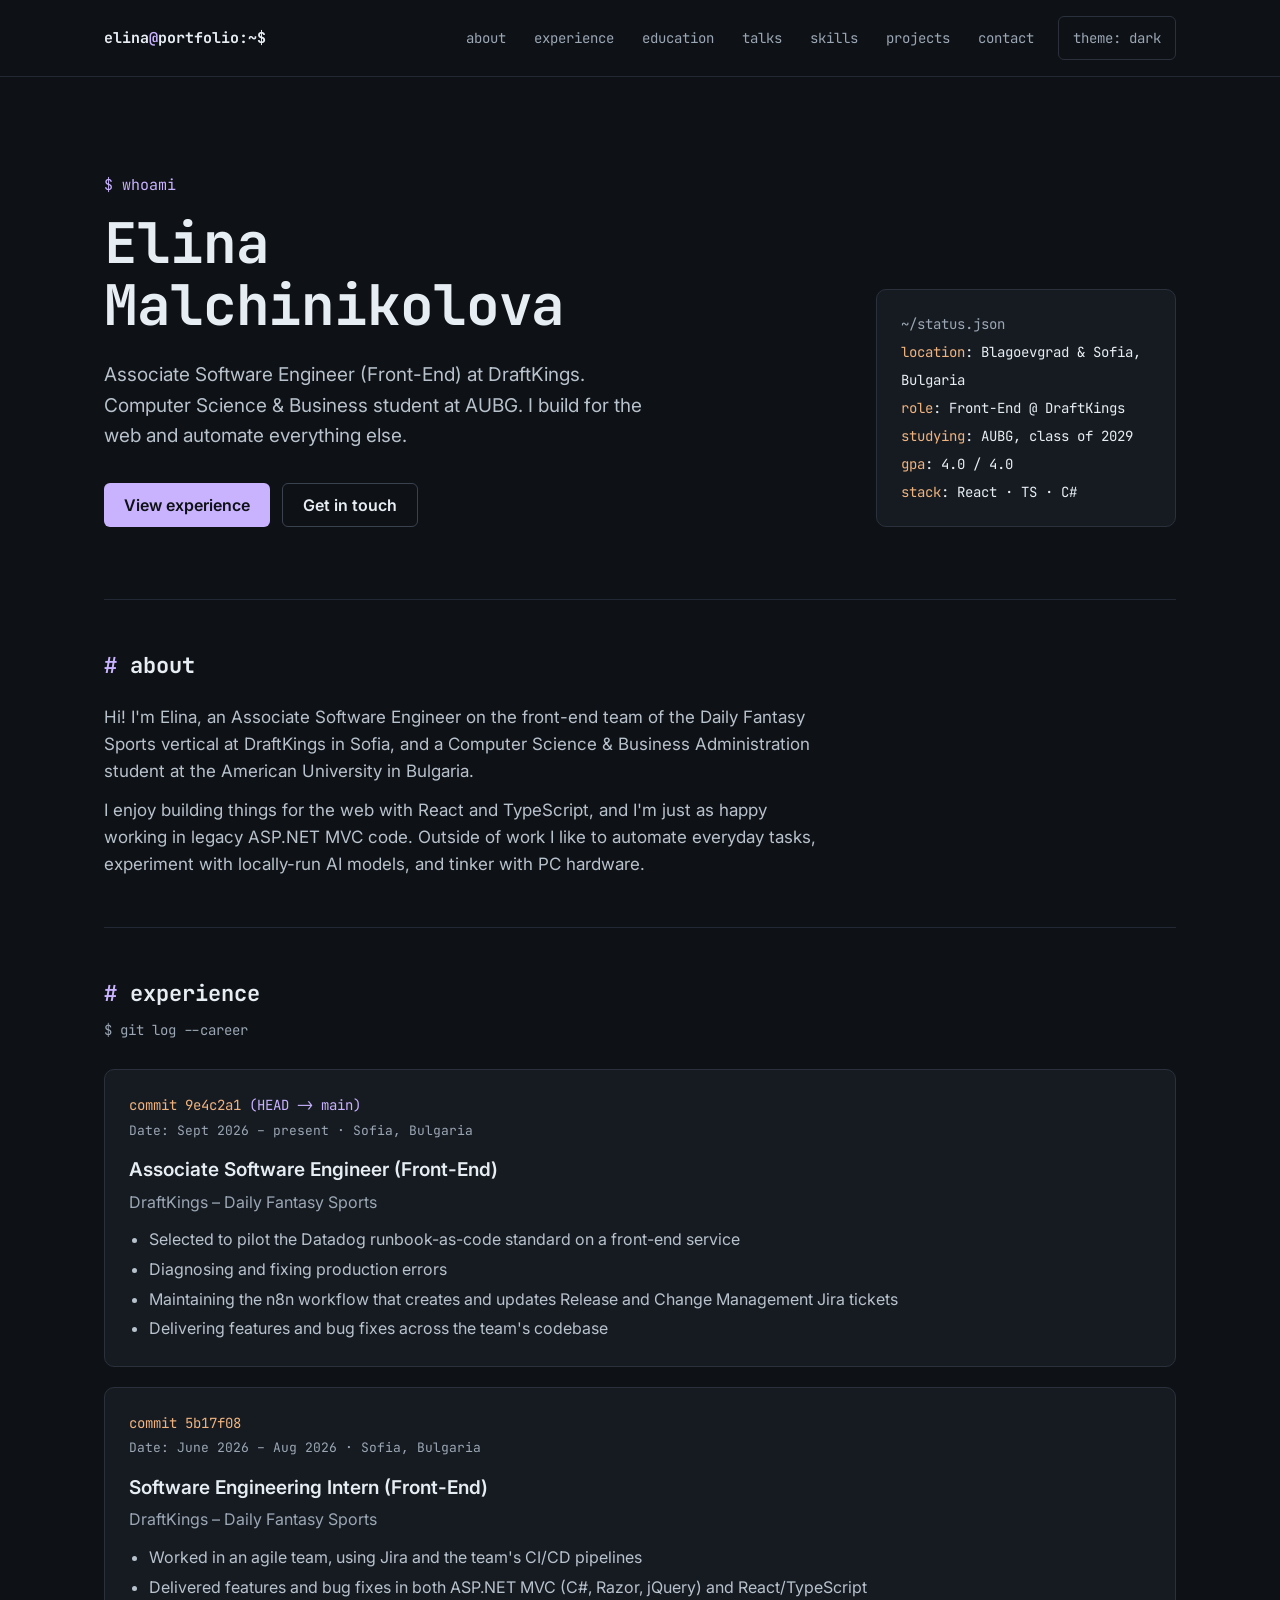
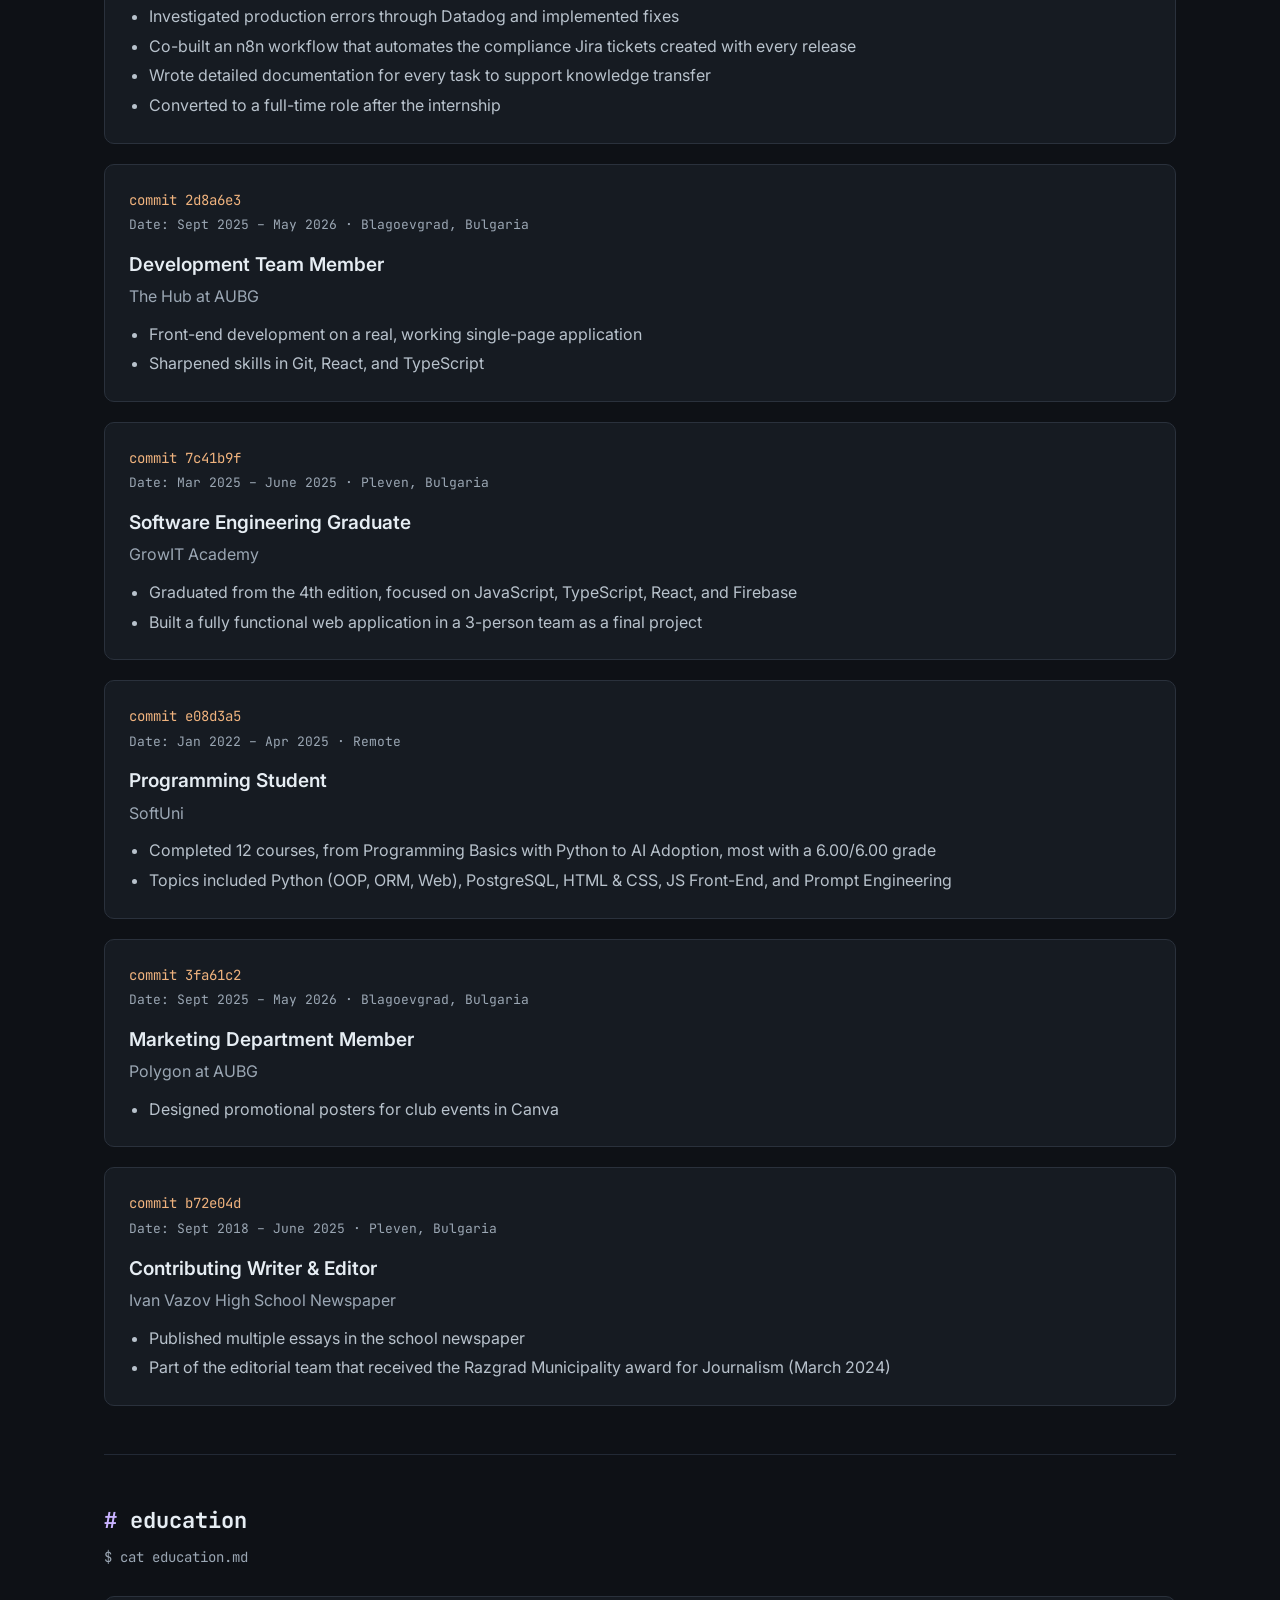
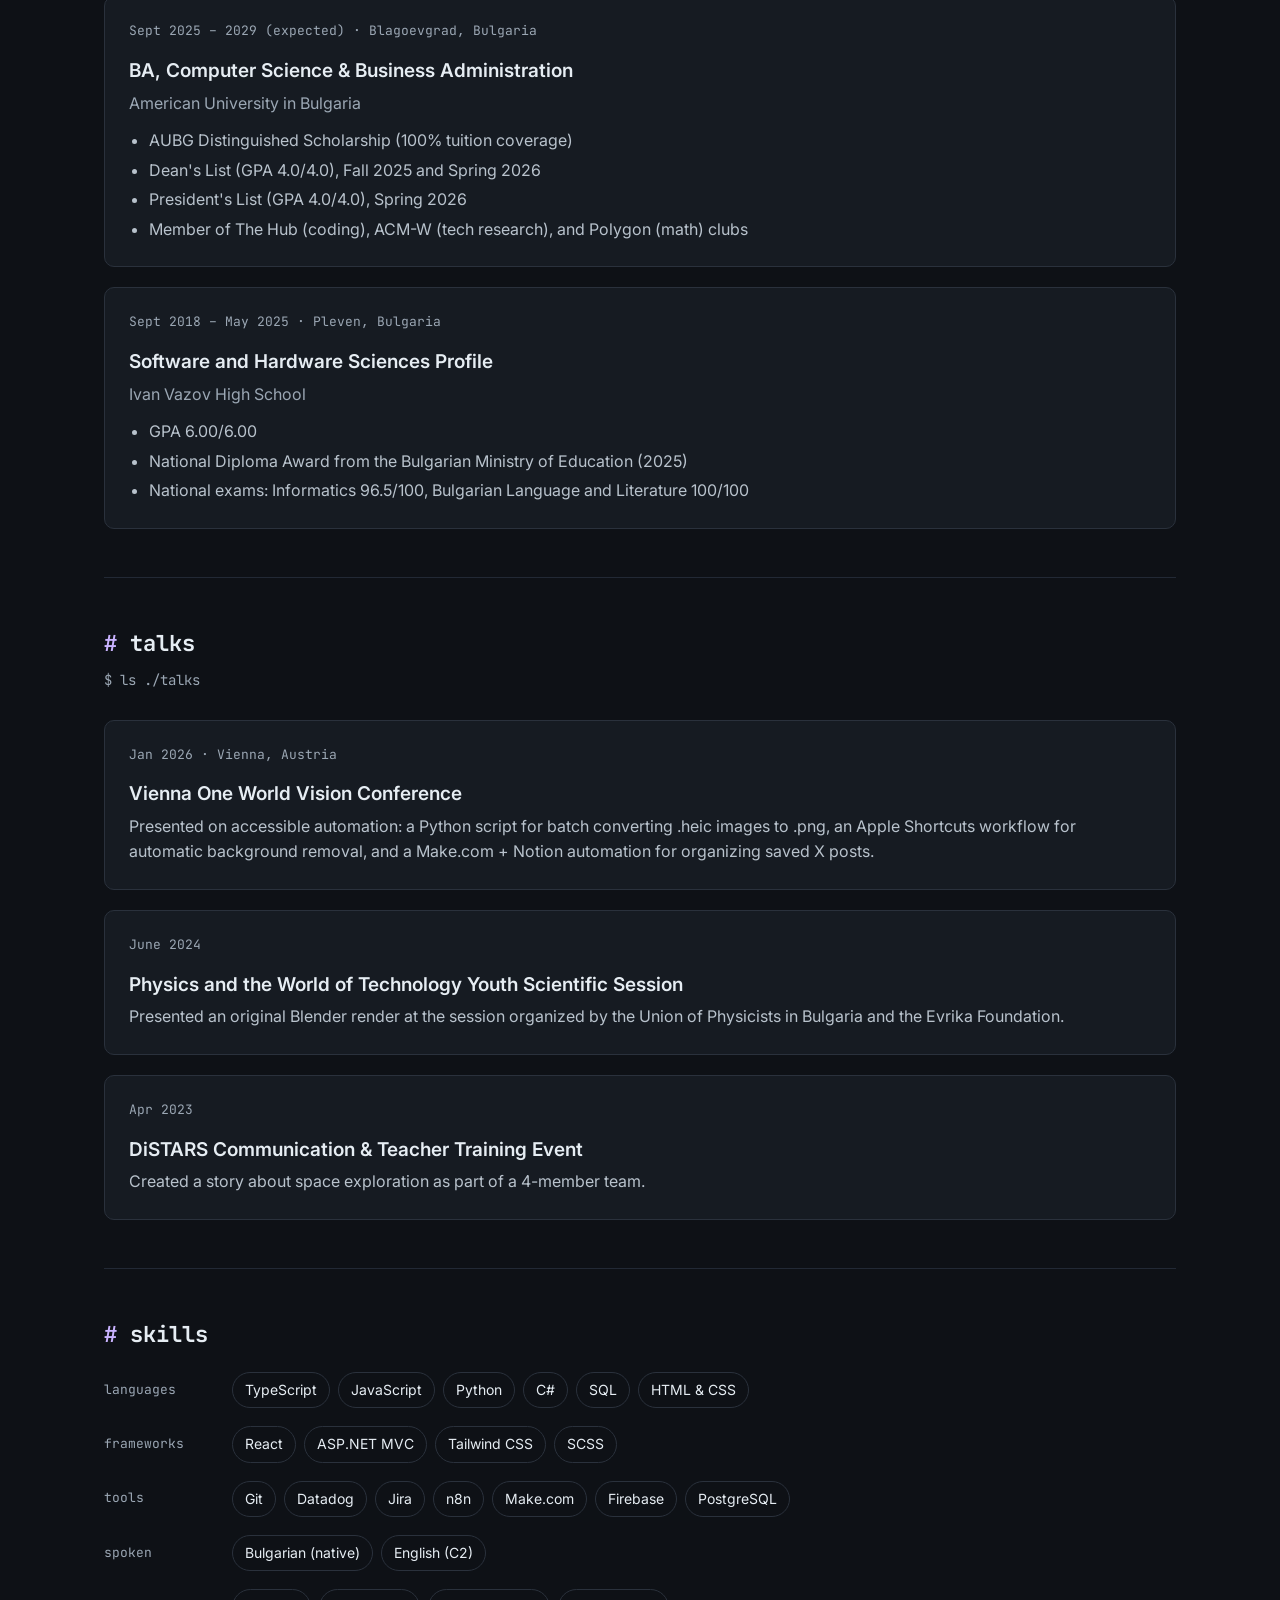
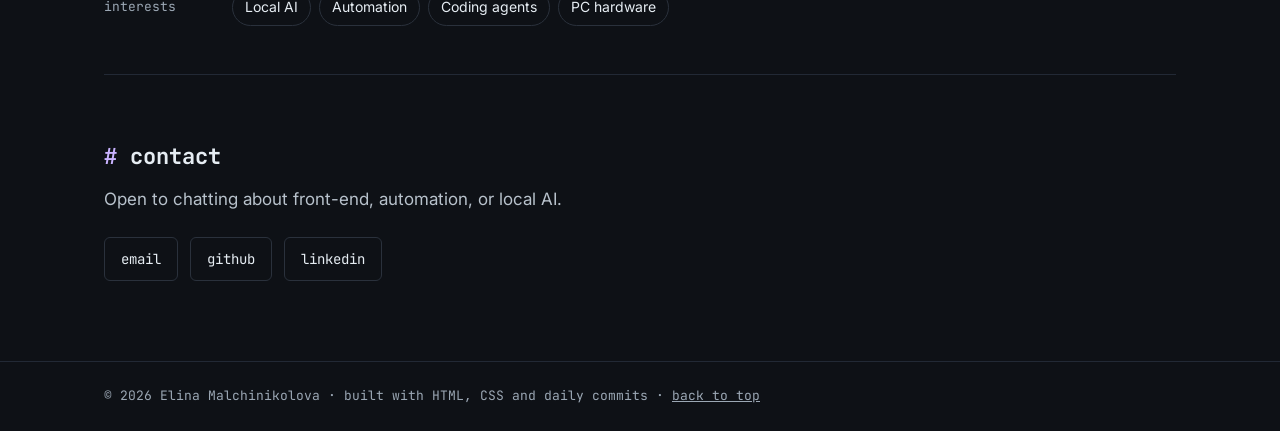
==== commit 4cc2c548: "Updated location data inside index.html" ====
--- a/index.html
+++ b/index.html
@@ -50,7 +50,7 @@
       <aside class="status-card" aria-label="Quick facts">
         <p class="status-file">~/status.json</p>
         <ul class="status-list">
-          <li><span class="status-key">location</span>: Sofia, Bulgaria</li>
+          <li><span class="status-key">location</span>: Blagoevgrad &amp; Sofia, Bulgaria</li>
           <li><span class="status-key">role</span>: Front-End @ DraftKings</li>
           <li><span class="status-key">studying</span>: AUBG, class of 2029</li>
           <li><span class="status-key">gpa</span>: 4.0 / 4.0</li>
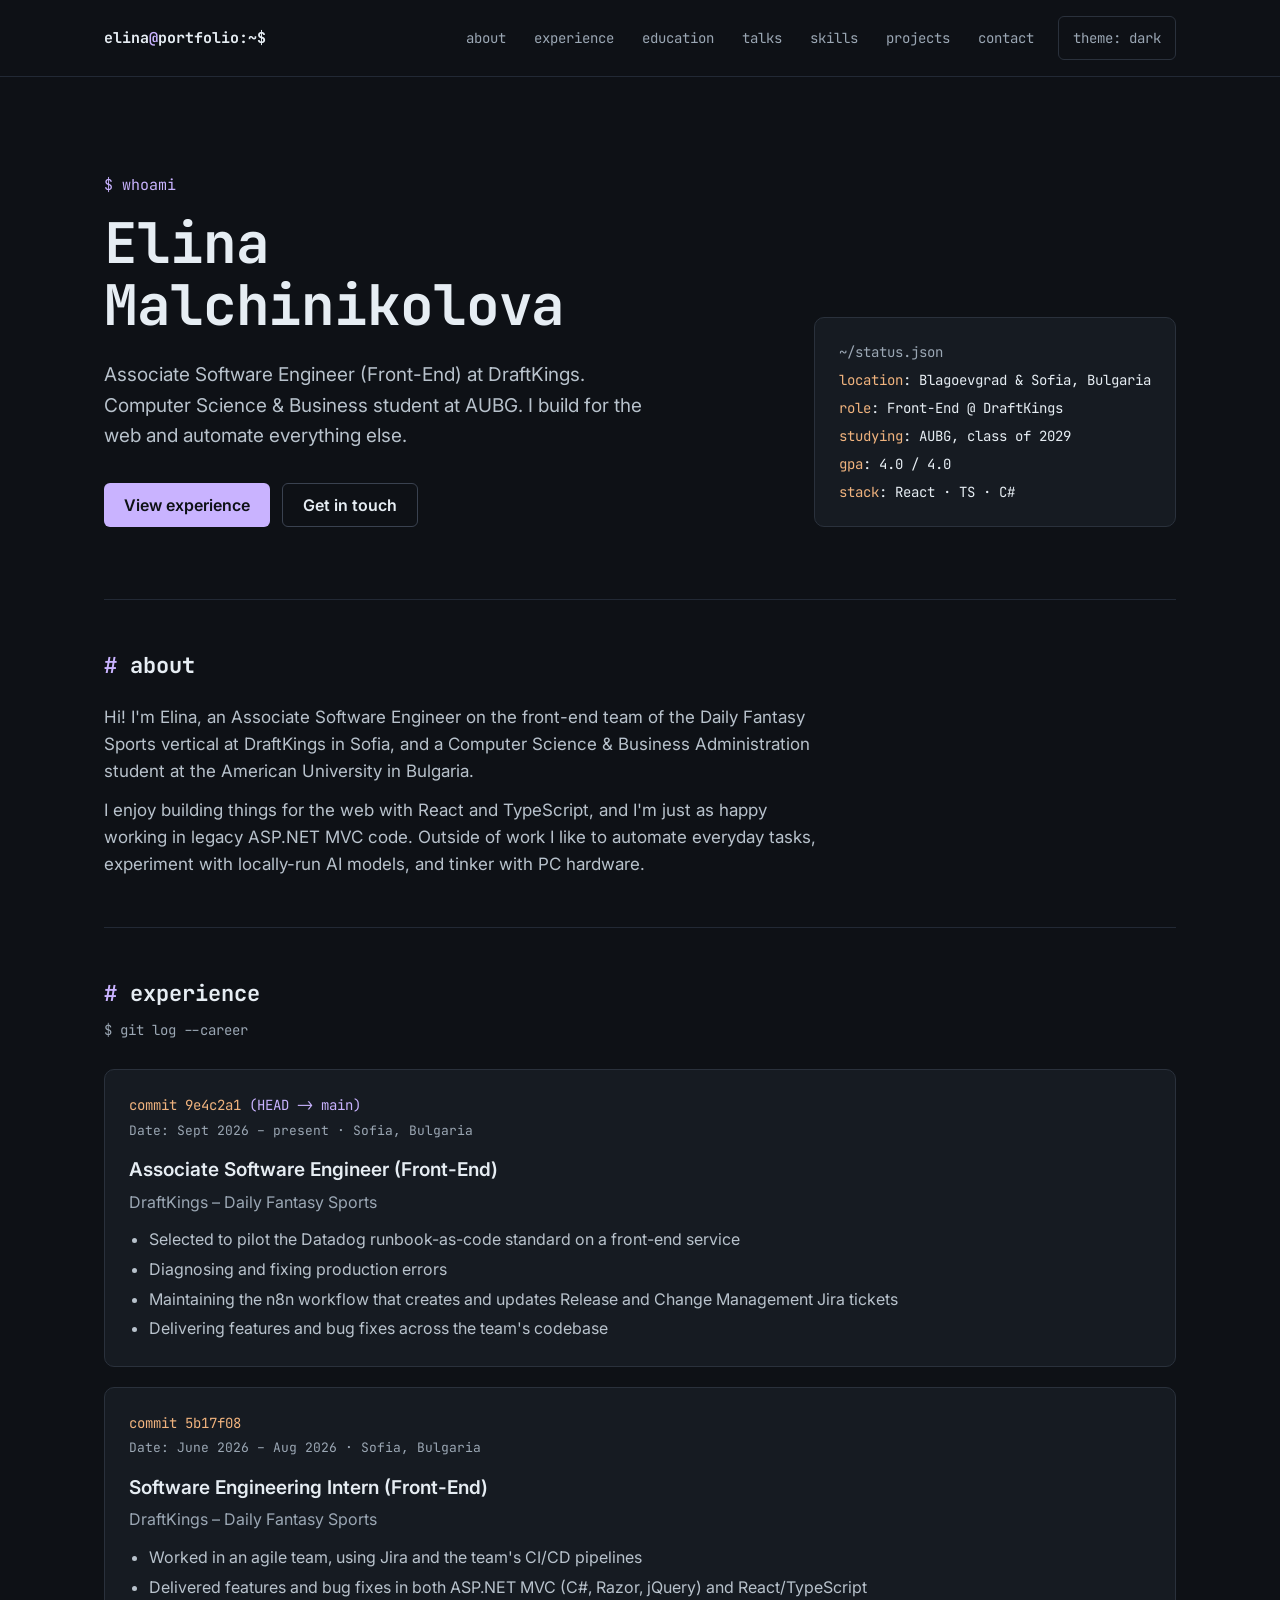
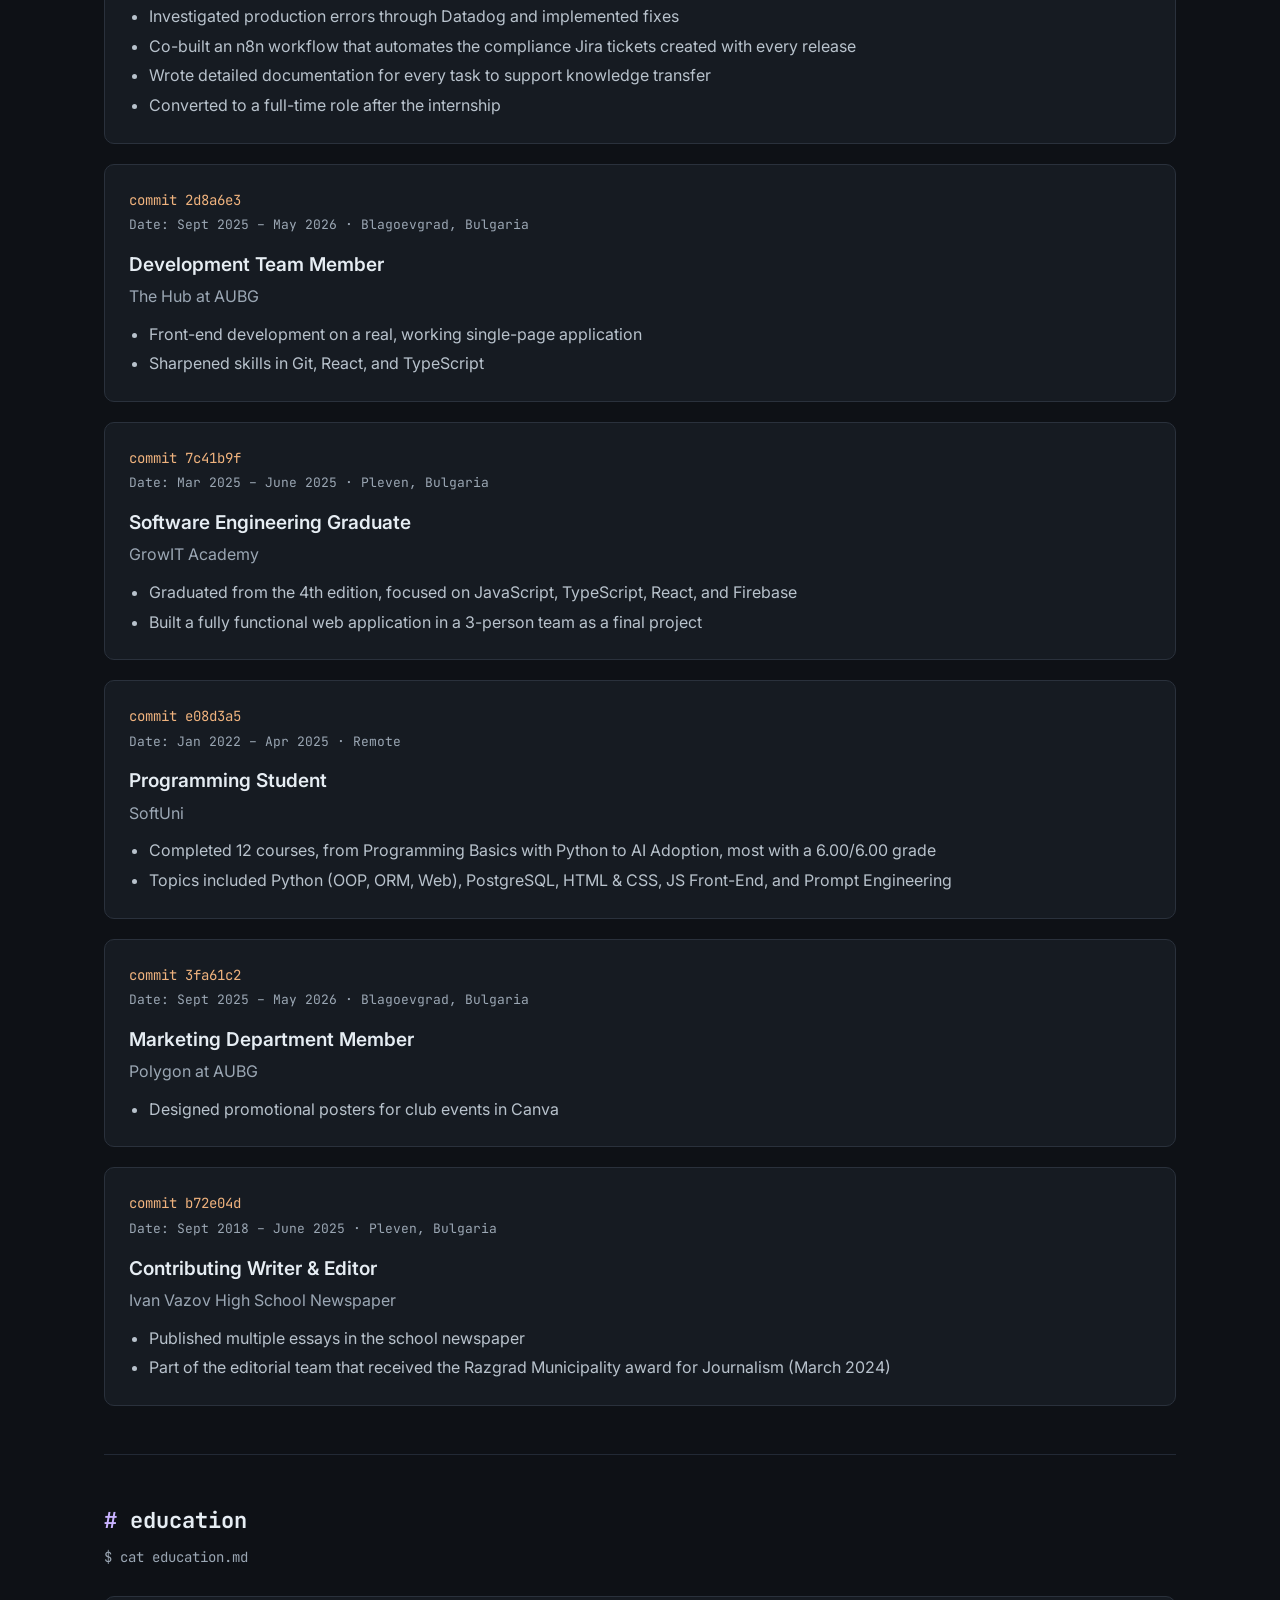
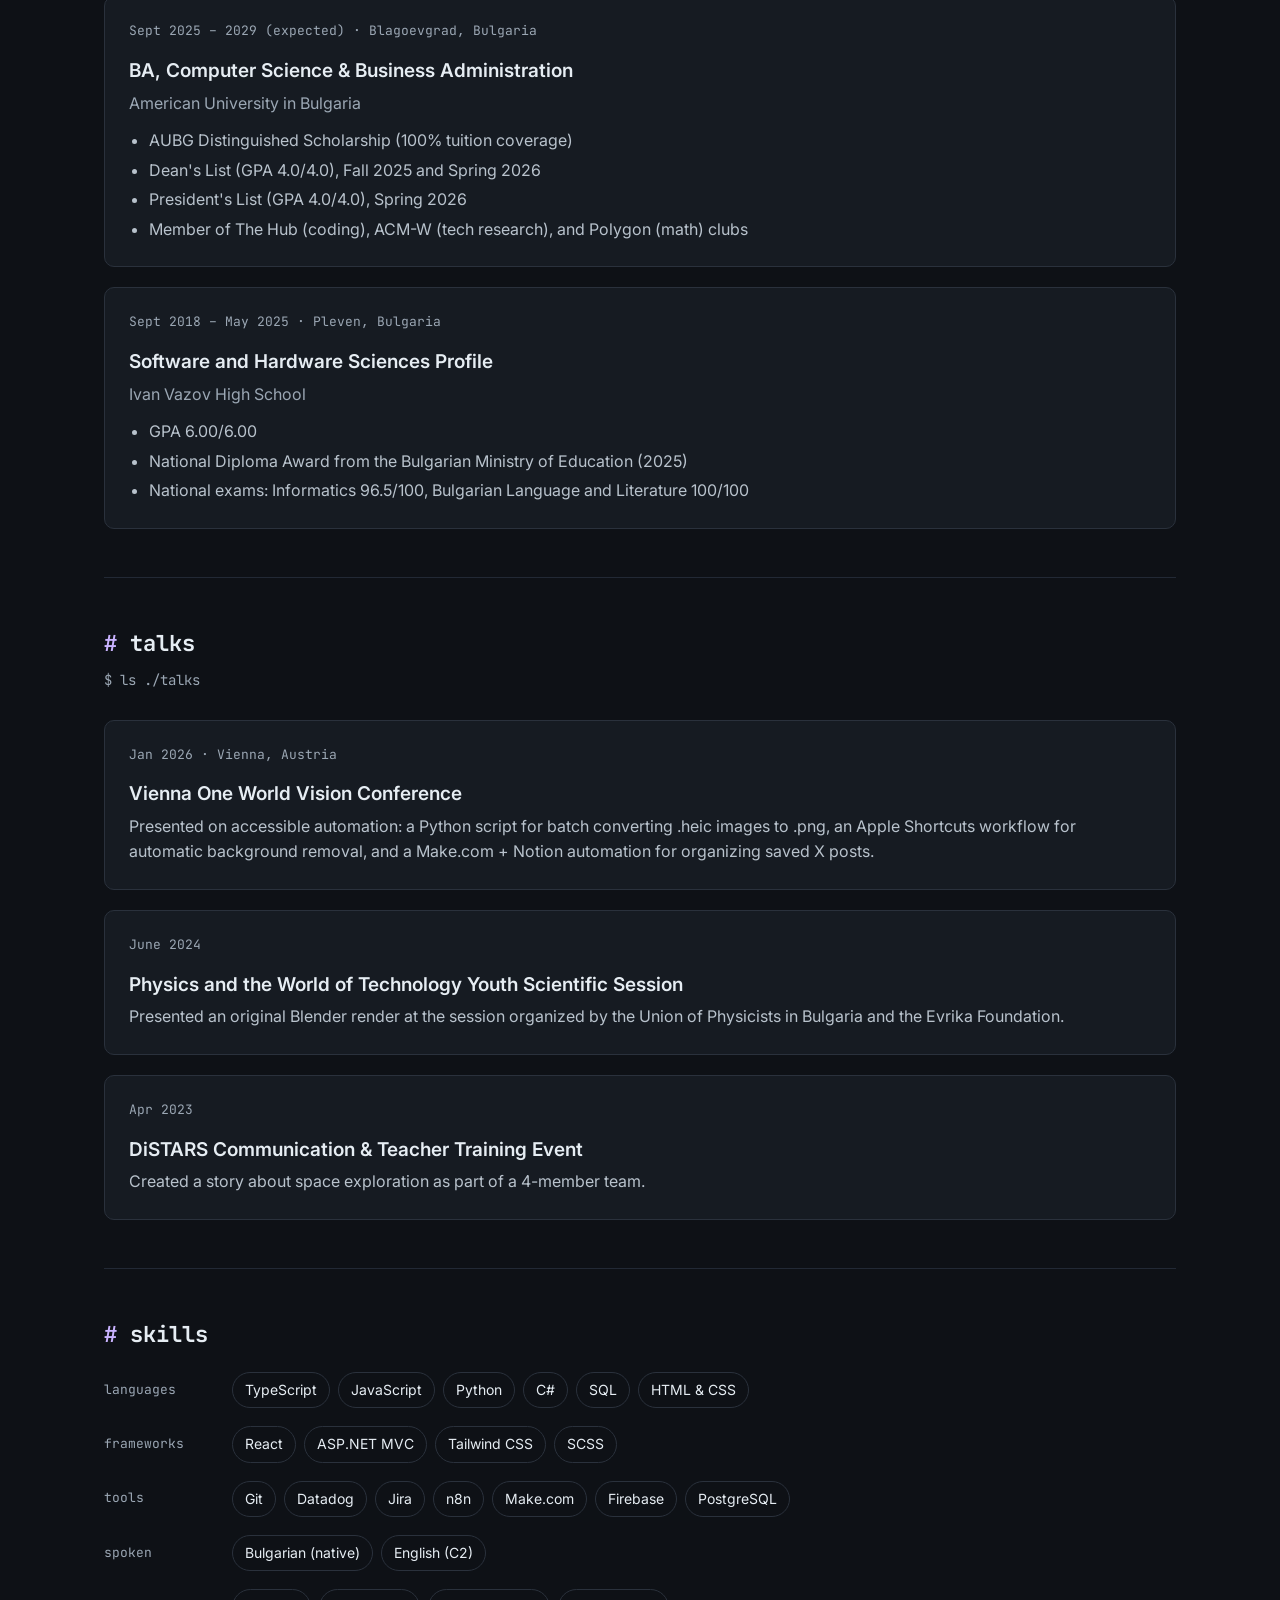
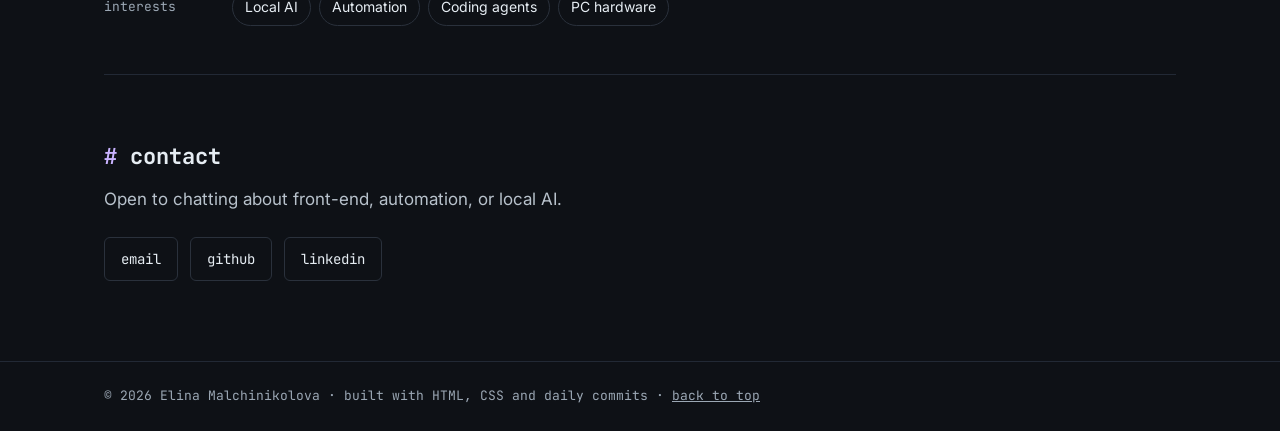
==== commit f1230714: "Enhanced the mobile menu view" ====
--- a/index.html
+++ b/index.html
@@ -18,7 +18,8 @@
   <header id="top" class="site-header">
     <nav class="nav">
       <a href="#top" class="logo">elina<span class="accent">@</span>portfolio:~$</a>
-      <ul class="nav-links">
+      <button type="button" class="menu-toggle" aria-expanded="false" aria-controls="nav-links">menu</button>
+      <ul class="nav-links" id="nav-links">
         <li><a href="#about">about</a></li>
         <li><a href="#experience">experience</a></li>
         <li><a href="#education">education</a></li>
@@ -27,7 +28,7 @@
         <li><a href="projects.html">projects</a></li>
         <li><a href="#contact">contact</a></li>
       </ul>
-      <button type="button" class="theme-toggle" aria-label="Switch to light theme">theme: dark</button>
+      <button type="button" class="theme-toggle" aria-label="Switch to light theme"><span class="theme-label">theme: </span>dark</button>
     </nav>
   </header>
 
--- a/style.css
+++ b/style.css
@@ -154,6 +154,14 @@
   color: var(--color-accent);
 }
 
+/* The section you're scrolled to (set by the scroll spy in script.js) */
+.nav-links a.is-active {
+  color: var(--color-accent);
+  text-decoration: underline;
+  text-decoration-thickness: 1px;
+  text-underline-offset: 6px;
+}
+
 .theme-toggle {
   min-height: 44px;
   padding: 0 14px;
@@ -172,9 +180,58 @@
   color: var(--color-accent);
 }
 
-.theme-toggle:focus-visible {
+.theme-toggle:focus-visible,
+.menu-toggle:focus-visible {
   outline: 2px solid var(--color-accent);
   outline-offset: 3px;
+}
+
+/* "menu" button: hidden on wide screens, shown below 980px */
+.menu-toggle {
+  display: none;
+  min-height: 44px;
+  padding: 0 14px;
+  background: transparent;
+  border: 1px solid var(--color-border);
+  border-radius: var(--radius-btn);
+  color: var(--color-text);
+  font-family: var(--font-mono);
+  font-size: 14px;
+  cursor: pointer;
+}
+
+.menu-toggle:hover {
+  border-color: var(--color-accent);
+  color: var(--color-accent);
+}
+
+/* Below 980px the links no longer fit on one row,
+   so they move behind the menu button */
+@media (max-width: 980px) {
+  .has-js .menu-toggle {
+    display: inline-block;
+    margin-left: auto;          /* pushes menu + theme buttons to the right */
+  }
+
+  .has-js .nav-links {
+    display: none;
+    order: 1;                   /* drops below the buttons */
+    flex-basis: 100%;
+    flex-direction: column;
+    gap: 0;
+    margin-left: 0;
+    padding-top: 8px;
+    border-top: 1px solid var(--color-divider);
+  }
+
+  .has-js .nav.is-open .nav-links {
+    display: flex;
+  }
+
+  .has-js .nav-links a {
+    display: block;
+    padding: 12px 4px;          /* tall, easy-to-tap rows */
+  }
 }
 
 
@@ -198,7 +255,7 @@
 }
 
 .hero-text {
-  flex: 999 1 520px;   /* takes most of the row, wraps under 520px */
+  flex: 999 1 480px;   /* takes the rest of the row, wraps under 480px */
   min-width: 0;
 }
 
@@ -277,7 +334,7 @@
 /* ---------- 7. Status card ---------- */
 
 .status-card {
-  flex: 1 1 300px;
+  flex: 1 1 auto;      /* as wide as its longest line; full width on small screens */
   padding: 20px 24px;
   background: var(--color-surface);
   border: 1px solid var(--color-border);
@@ -565,7 +622,21 @@
 }
 
 
-/* ---------- 14. Small screens ---------- */
+/* ---------- 14. Fade-in on scroll ---------- */
+/* .js-reveal is added to <html> by script.js, so without JavaScript
+   (or with "reduce motion" on) everything is simply visible. */
+
+.js-reveal :is(.status-card, .about-text, .entry, .project-card, .skill-group, .contact-links):not(.reveal-done) {
+  transition: opacity 0.5s ease, transform 0.5s ease;
+}
+
+.js-reveal :is(.status-card, .about-text, .entry, .project-card, .skill-group, .contact-links):not(.is-visible) {
+  opacity: 0;
+  transform: translateY(16px);
+}
+
+
+/* ---------- 15. Small screens ---------- */
 
 @media (max-width: 600px) {
   .hero {
@@ -584,6 +655,13 @@
   .skill-label {
     width: 100%;   /* label sits above its chips */
   }
+}
+
+@media (max-width: 480px) {
+  /* Keeps logo + menu + theme buttons on one row on phones */
+  .theme-label {
+    display: none;
+  }
 
   .page-intro {
     padding: 56px 0 32px;
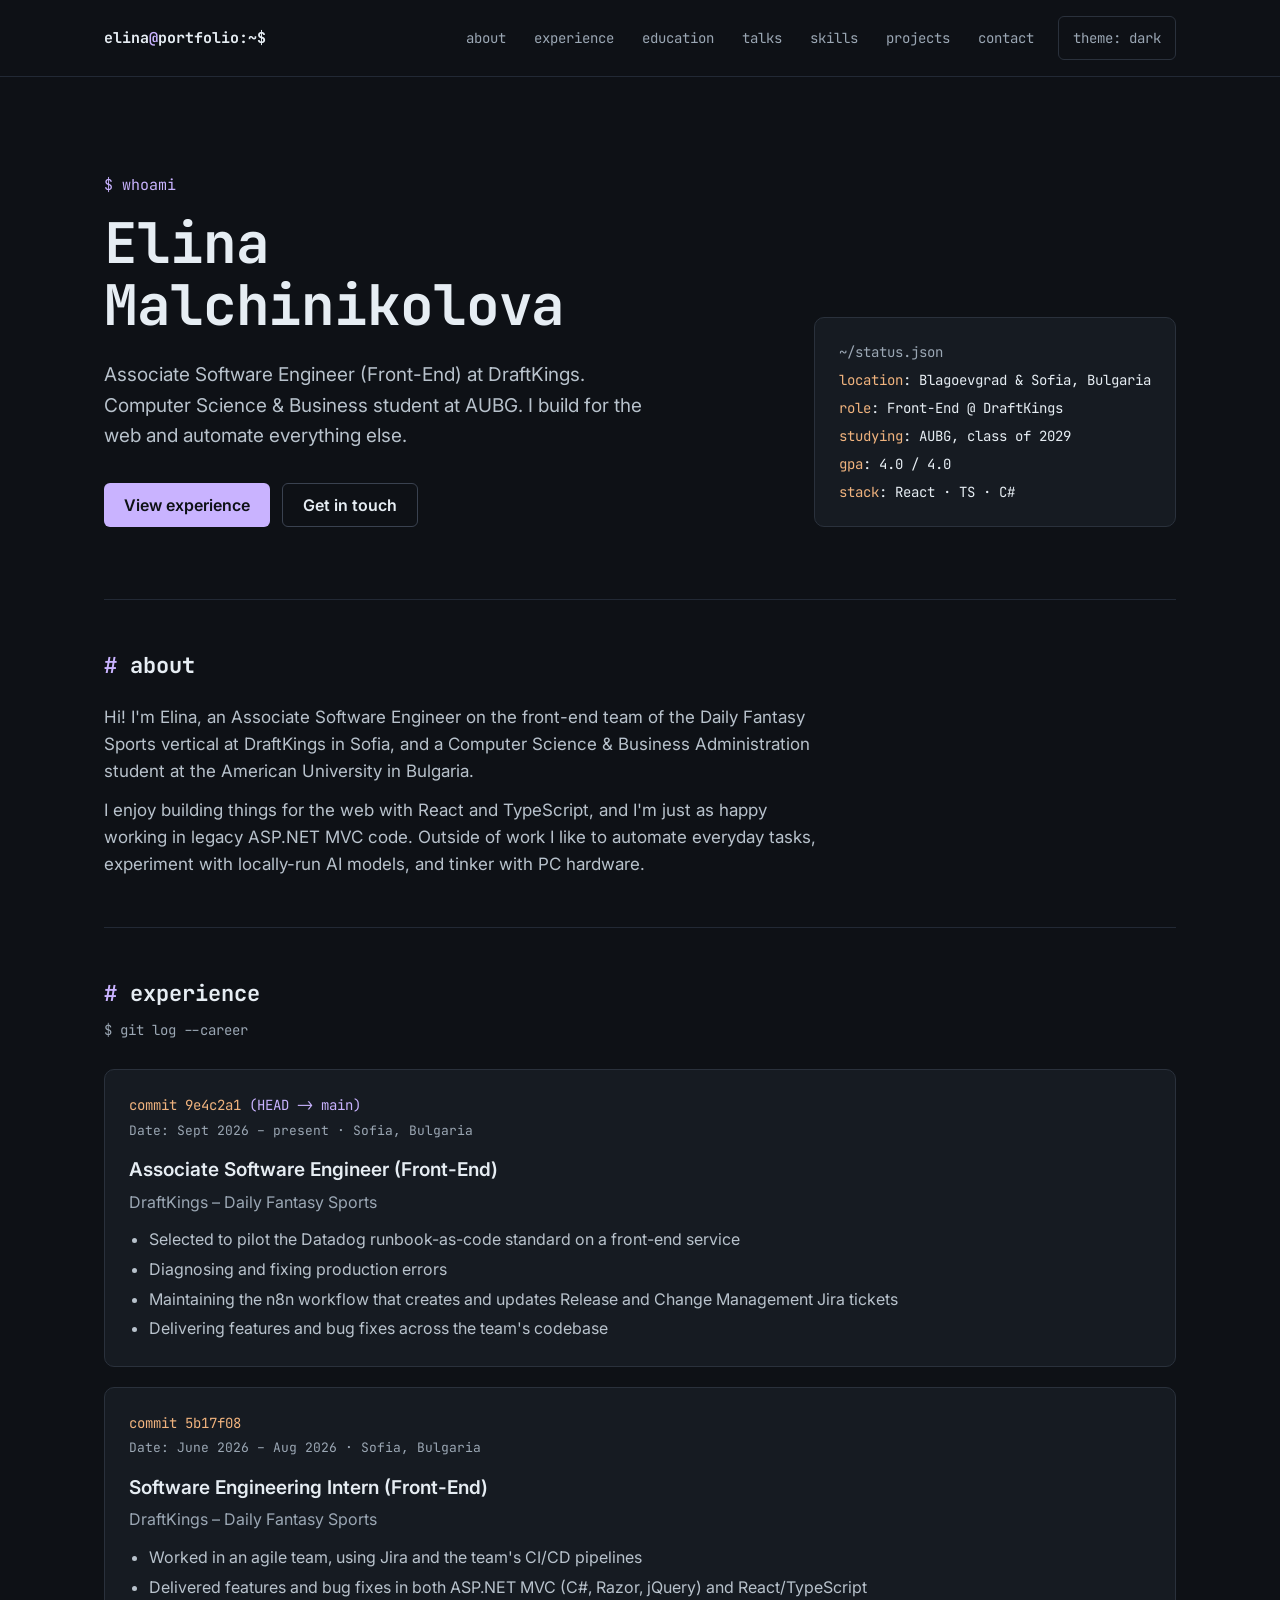
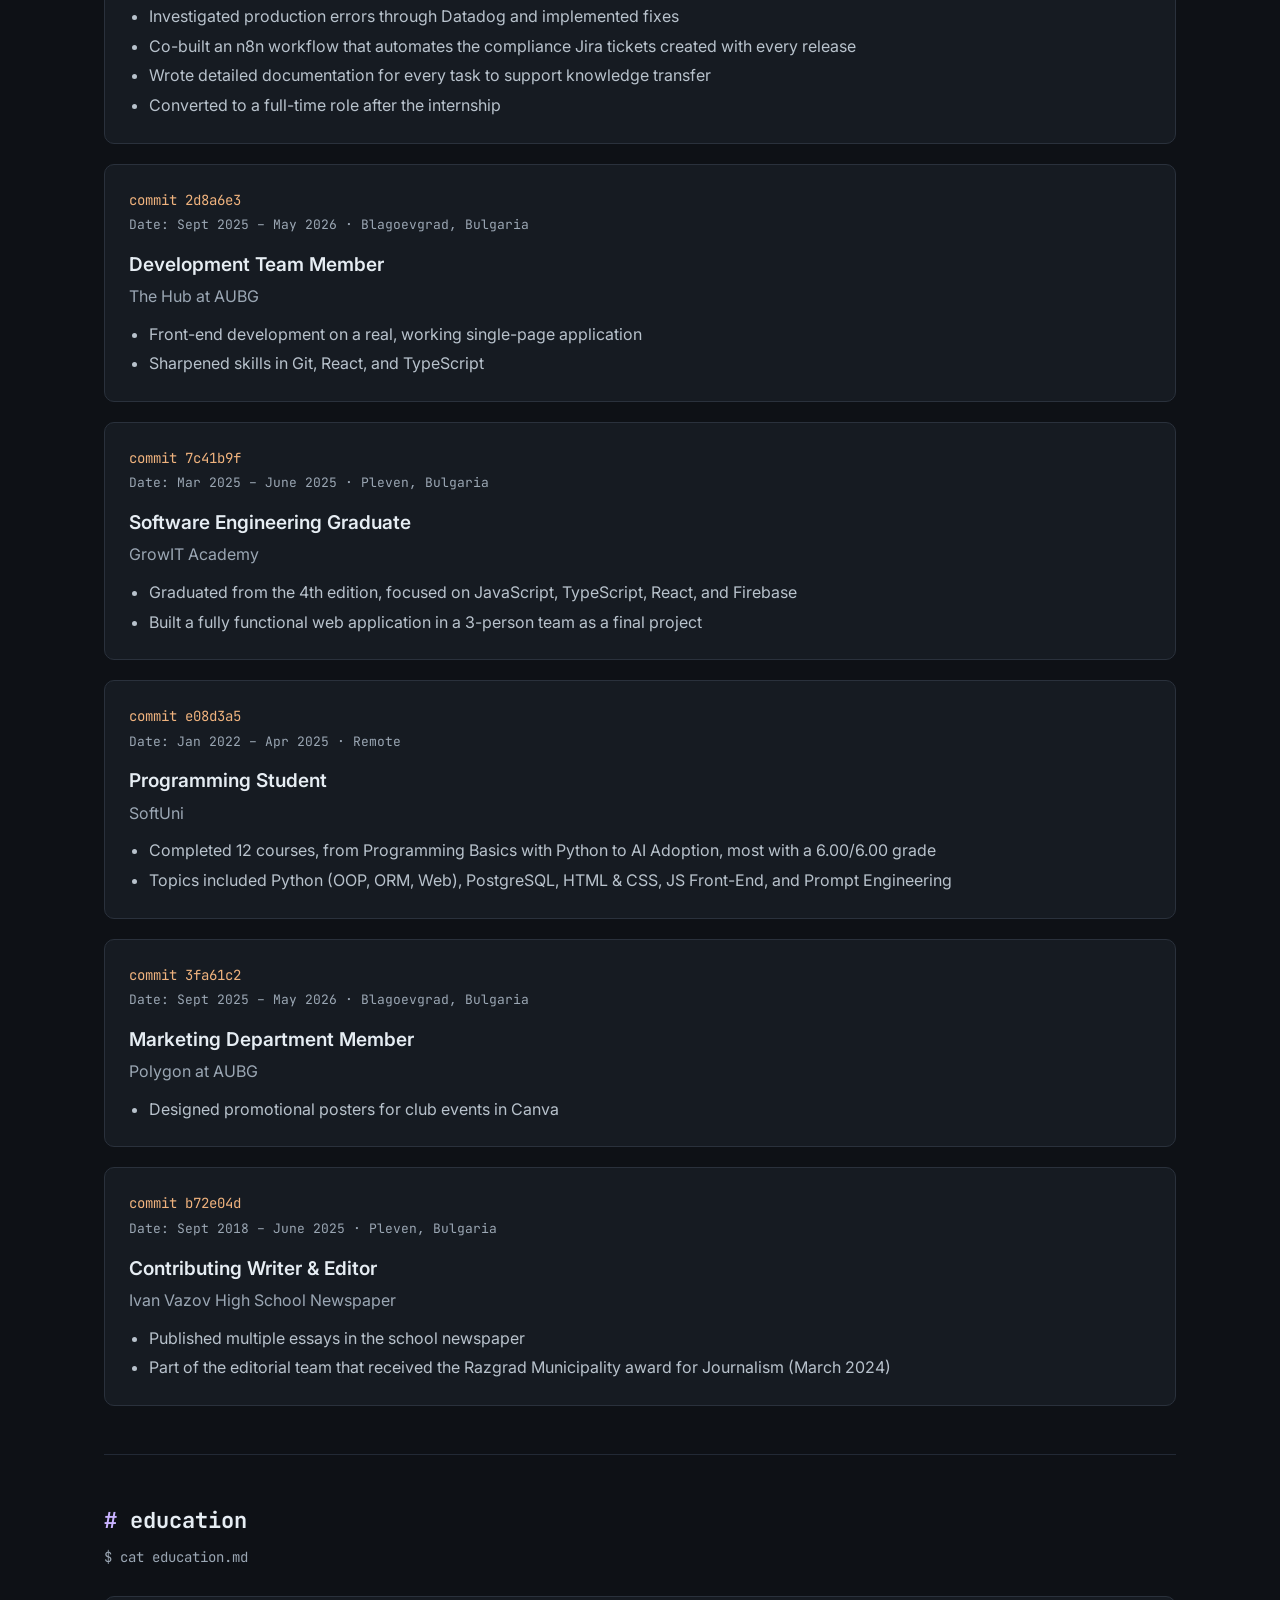
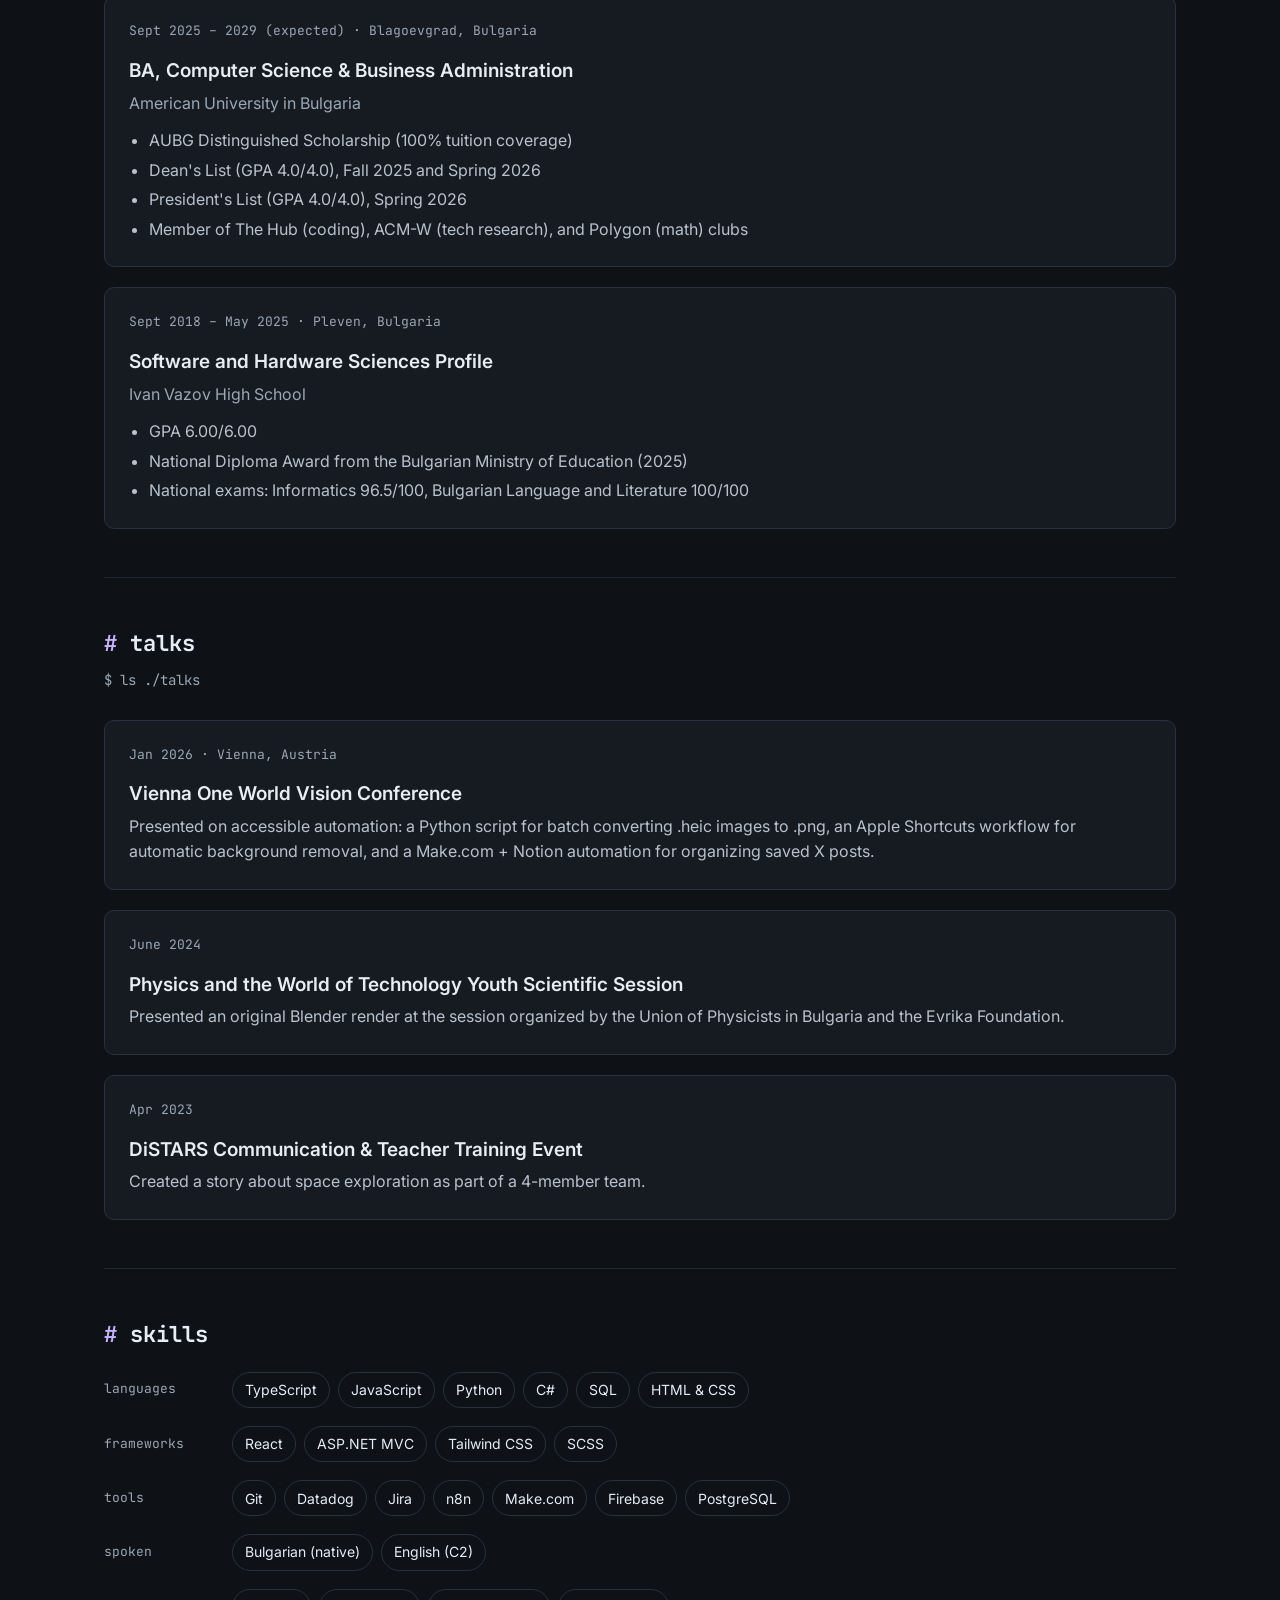
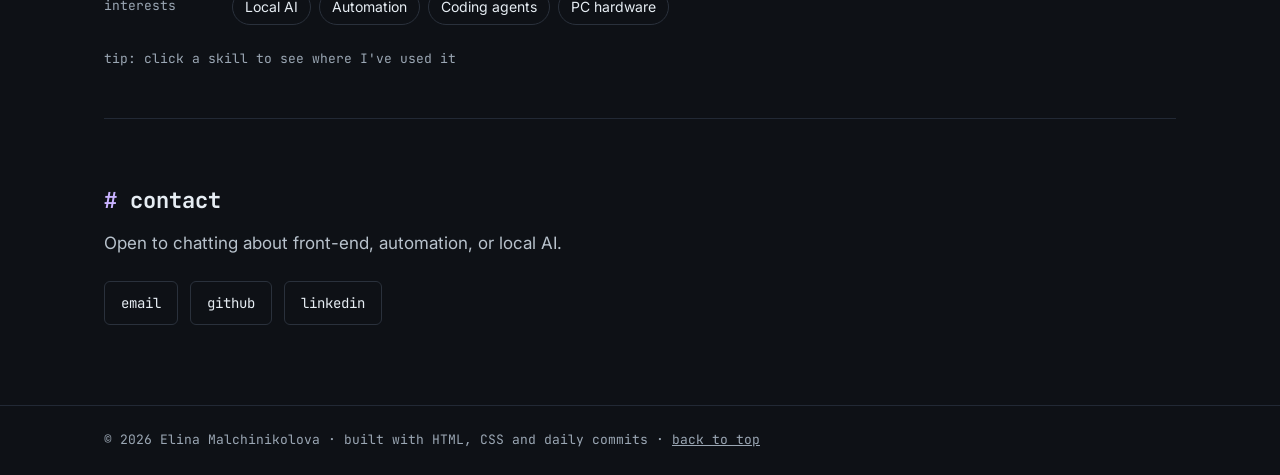
==== commit 5a0914b6: "Added clickable skills functionality" ====
--- a/index.html
+++ b/index.html
@@ -5,6 +5,20 @@
   <meta name="viewport" content="width=device-width, initial-scale=1.0">
   <meta name="description" content="Portfolio of Elina Malchinikolova — Associate Software Engineer (Front-End) and Computer Science student at AUBG.">
   <meta name="theme-color" content="#0E1116">
+  <link rel="canonical" href="https://el-ina.github.io/">
+
+  <!-- Link previews (LinkedIn, Facebook, Slack, Discord, messaging apps) -->
+  <meta property="og:type" content="website">
+  <meta property="og:url" content="https://el-ina.github.io/">
+  <meta property="og:title" content="Elina Malchinikolova | Portfolio">
+  <meta property="og:description" content="Front-End Software Engineer at DraftKings and Computer Science &amp; Business student at AUBG.">
+  <meta property="og:image" content="https://el-ina.github.io/og-image.png">
+  <meta property="og:image:width" content="1200">
+  <meta property="og:image:height" content="630">
+  <meta property="og:image:alt" content="Terminal-style card reading: Elina Malchinikolova, Front-End Software Engineer">
+  <!-- Large preview on X (Twitter) -->
+  <meta name="twitter:card" content="summary_large_image">
+
   <title>Elina Malchinikolova | Portfolio</title>
   <link rel="icon" href="favicon.svg" type="image/svg+xml">
   <link rel="preconnect" href="https://fonts.googleapis.com">
@@ -81,7 +95,7 @@
       <p class="section-command">$ git log --career</p>
 
       <div class="entry-list">
-        <article class="entry">
+        <article class="entry" data-skills="react, typescript, javascript, c#, asp.net mvc, datadog, jira, n8n, git">
           <p class="entry-commit">commit 9e4c2a1 <span class="accent">(HEAD -&gt; main)</span></p>
           <p class="entry-date">Date: Sept 2026 – present · Sofia, Bulgaria</p>
           <h3 class="entry-title">Associate Software Engineer (Front-End)</h3>
@@ -94,7 +108,7 @@
           </ul>
         </article>
 
-        <article class="entry">
+        <article class="entry" data-skills="react, typescript, javascript, c#, asp.net mvc, datadog, jira, n8n, git">
           <p class="entry-commit">commit 5b17f08</p>
           <p class="entry-date">Date: June 2026 – Aug 2026 · Sofia, Bulgaria</p>
           <h3 class="entry-title">Software Engineering Intern (Front-End)</h3>
@@ -109,7 +123,7 @@
           </ul>
         </article>
 
-        <article class="entry">
+        <article class="entry" data-skills="react, typescript, javascript, html &amp; css, git">
           <p class="entry-commit">commit 2d8a6e3</p>
           <p class="entry-date">Date: Sept 2025 – May 2026 · Blagoevgrad, Bulgaria</p>
           <h3 class="entry-title">Development Team Member</h3>
@@ -120,7 +134,7 @@
           </ul>
         </article>
 
-        <article class="entry">
+        <article class="entry" data-skills="react, typescript, javascript, firebase">
           <p class="entry-commit">commit 7c41b9f</p>
           <p class="entry-date">Date: Mar 2025 – June 2025 · Pleven, Bulgaria</p>
           <h3 class="entry-title">Software Engineering Graduate</h3>
@@ -131,7 +145,7 @@
           </ul>
         </article>
 
-        <article class="entry">
+        <article class="entry" data-skills="python, sql, postgresql, html &amp; css, javascript">
           <p class="entry-commit">commit e08d3a5</p>
           <p class="entry-date">Date: Jan 2022 – Apr 2025 · Remote</p>
           <h3 class="entry-title">Programming Student</h3>
@@ -142,7 +156,7 @@
           </ul>
         </article>
 
-        <article class="entry">
+        <article class="entry" data-skills="">
           <p class="entry-commit">commit 3fa61c2</p>
           <p class="entry-date">Date: Sept 2025 – May 2026 · Blagoevgrad, Bulgaria</p>
           <h3 class="entry-title">Marketing Department Member</h3>
@@ -152,7 +166,7 @@
           </ul>
         </article>
 
-        <article class="entry">
+        <article class="entry" data-skills="">
           <p class="entry-commit">commit b72e04d</p>
           <p class="entry-date">Date: Sept 2018 – June 2025 · Pleven, Bulgaria</p>
           <h3 class="entry-title">Contributing Writer &amp; Editor</h3>
@@ -170,7 +184,7 @@
       <p class="section-command">$ cat education.md</p>
 
       <div class="entry-list">
-        <article class="entry">
+        <article class="entry" data-skills="">
           <p class="entry-date">Sept 2025 – 2029 (expected) · Blagoevgrad, Bulgaria</p>
           <h3 class="entry-title">BA, Computer Science &amp; Business Administration</h3>
           <p class="entry-org">American University in Bulgaria</p>
@@ -182,7 +196,7 @@
           </ul>
         </article>
 
-        <article class="entry">
+        <article class="entry" data-skills="">
           <p class="entry-date">Sept 2018 – May 2025 · Pleven, Bulgaria</p>
           <h3 class="entry-title">Software and Hardware Sciences Profile</h3>
           <p class="entry-org">Ivan Vazov High School</p>
@@ -200,7 +214,7 @@
       <p class="section-command">$ ls ./talks</p>
 
       <div class="entry-list">
-        <article class="entry">
+        <article class="entry" data-skills="python, make.com">
           <p class="entry-date">Jan 2026 · Vienna, Austria</p>
           <h3 class="entry-title">Vienna One World Vision Conference</h3>
           <p class="entry-text">
@@ -210,7 +224,7 @@
           </p>
         </article>
 
-        <article class="entry">
+        <article class="entry" data-skills="">
           <p class="entry-date">June 2024</p>
           <h3 class="entry-title">Physics and the World of Technology Youth Scientific Session</h3>
           <p class="entry-text">
@@ -219,7 +233,7 @@
           </p>
         </article>
 
-        <article class="entry">
+        <article class="entry" data-skills="">
           <p class="entry-date">Apr 2023</p>
           <h3 class="entry-title">DiSTARS Communication &amp; Teacher Training Event</h3>
           <p class="entry-text">Created a story about space exploration as part of a 4-member team.</p>
@@ -279,6 +293,17 @@
           </dd>
         </div>
       </dl>
+
+      <!-- Shown by script.js: click a skill to see where it was used -->
+      <p class="skill-hint" hidden>tip: click a skill to see where I've used it</p>
+      <div class="skill-filter" hidden>
+        <p class="skill-filter-command" aria-live="polite"></p>
+        <div class="skill-filter-actions">
+          <button type="button" class="btn btn-outline skill-filter-jump">view matches</button>
+          <a href="projects.html" class="btn btn-outline skill-filter-projects">projects</a>
+          <button type="button" class="btn btn-outline skill-filter-clear">clear</button>
+        </div>
+      </div>
     </section>
 
     <section id="contact" class="section section-contact">
--- a/style.css
+++ b/style.css
@@ -324,6 +324,9 @@
 
 .btn-outline {
   padding: 0 16px;
+  background: transparent;      /* needed when .btn-outline is a <button> */
+  color: var(--color-text);
+  cursor: pointer;
   border: 1px solid var(--color-border);
   font-family: var(--font-mono);
   font-size: 14px;
@@ -636,7 +639,97 @@
 }
 
 
-/* ---------- 15. Small screens ---------- */
+/* ---------- 15. Skill filter ---------- */
+
+/* Skill chips that script.js turned into buttons */
+.chip-button {
+  min-height: 36px;
+  background: transparent;
+  color: var(--color-text);
+  font-family: inherit;
+  cursor: pointer;
+  transition: background-color 0.15s, border-color 0.15s, color 0.15s;
+}
+
+.chip-button:hover {
+  border-color: var(--color-accent);
+  color: var(--color-accent);
+}
+
+.chip-button[aria-pressed="true"] {
+  background: var(--color-accent);
+  border-color: var(--color-accent);
+  color: var(--color-on-accent);
+}
+
+.chip-button:focus-visible {
+  outline: 2px solid var(--color-accent);
+  outline-offset: 3px;
+}
+
+.skill-hint {
+  margin-top: 24px;
+  font-family: var(--font-mono);
+  font-size: 13px;
+  color: var(--color-text-muted);
+}
+
+/* The result panel: "$ grep -r "React" ./career → 4 matches" */
+.skill-filter {
+  margin-top: 16px;
+  padding: 16px 20px;
+  display: flex;
+  flex-wrap: wrap;
+  align-items: center;
+  justify-content: space-between;
+  gap: 12px;
+  background: var(--color-surface);
+  border: 1px solid var(--color-border);
+  border-radius: var(--radius-card);
+  font-family: var(--font-mono);
+  font-size: 14px;
+}
+
+/* [hidden] must win over display: flex above */
+.skill-filter[hidden],
+.skill-filter-actions [hidden] {
+  display: none;
+}
+
+.skill-filter-top {
+  margin: 0 0 24px;
+}
+
+.skill-filter-command {
+  color: var(--color-text-soft);
+  overflow-wrap: anywhere;
+}
+
+.skill-filter-count {
+  color: var(--color-accent);
+}
+
+.skill-filter-actions {
+  display: flex;
+  flex-wrap: wrap;
+  gap: 8px;
+}
+
+/* While filtering: matches get an accent border, the rest fade back */
+.is-filtering :is(.entry, .project-card) {
+  transition: opacity 0.2s, border-color 0.2s;
+}
+
+.is-filtering :is(.entry, .project-card):not(.is-match) {
+  opacity: 0.35;
+}
+
+.is-filtering :is(.entry, .project-card).is-match {
+  border-color: var(--color-accent);
+}
+
+
+/* ---------- 16. Small screens ---------- */
 
 @media (max-width: 600px) {
   .hero {
